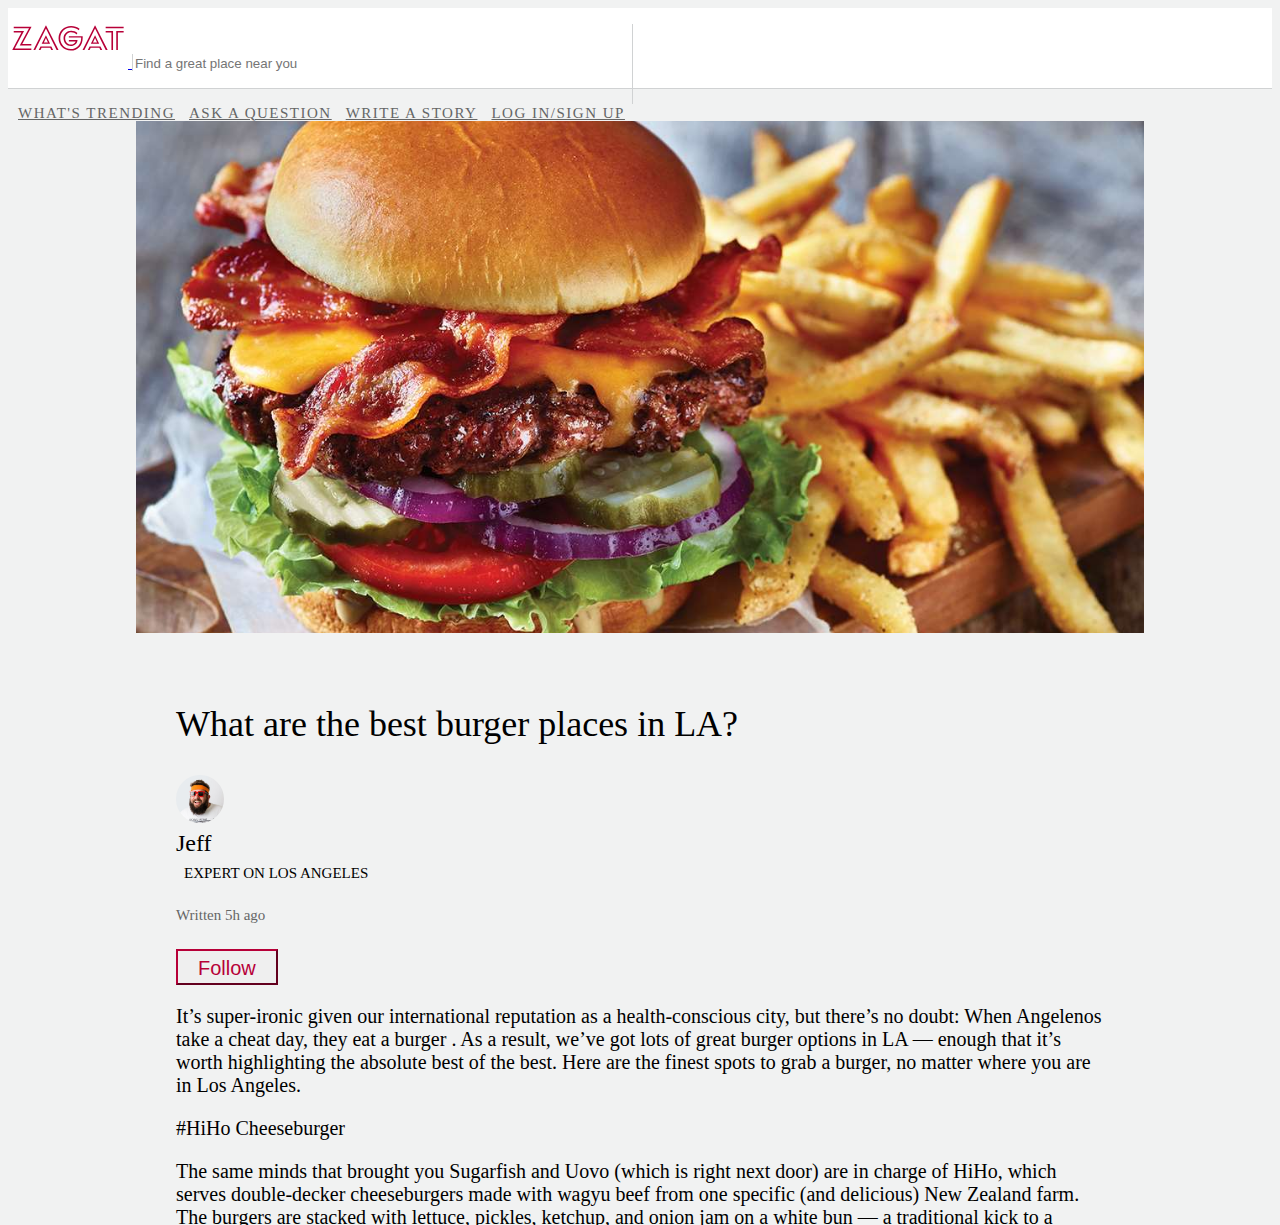
==== html/index.html @ ebf963a9 "First commit" ====
<!DOCTYPE html>
<html lang="en">
  <head>
    <meta charset="UTF-8">
    <meta name="viewport" content="width=device-width, initial-scale=1.0">
    <meta http-equiv="X-UA-Compatible" content="ie=edge">
    <title>Test Webpage</title>
    <link rel="stylesheet" href="https://stackpath.bootstrapcdn.com/bootstrap/4.1.3/css/bootstrap.min.css" integrity="sha384-MCw98/SFnGE8fJT3GXwEOngsV7Zt27NXFoaoApmYm81iuXoPkFOJwJ8ERdknLPMO" crossorigin="anonymous">
    <link rel="stylesheet" href="../css/style.css">
  </head>
<body>
  <div class="container-fluid">
    <!-- Navigation Bar -->
    <nav class="navbar sticky-top">
      <div class="w-50">
        <a class="navbar-brand align-middle px-4 py-2" href="index.html">
          <svg xmlns="http://www.w3.org/2000/svg" class="zagat-logo-svg" width="120" height="60">
            <g class="zagat-logo-paths" fill="#b70038">
              <path d="M32.484 38.378l-1.768 3.612h1.768l1.076-2.152h8.685l1 2.152h1.844l-1.768-3.612H32.484"/>
              <path d="M37.787 17.395L25.413 41.99h1.844l10.684-21.598L48.625 41.99h1.921L38.095 17.395h-.308M5.736 23.083v1.537h7.686l-9.07 17.063v.307h18.985v-1.46H6.735l9.3-17.447H5.737"/>
              <path d="M5.736 20.162h15.295l-9.3 17.447h11.606v-1.537h-9.07l9.147-17.14v-.307H5.736v1.537M37.94 29.923l2 4.535h-4.074zm-4.226 5.765h8.377l-4.15-8.532zM74.68 28.155H60.845v1.46h12.298v.539c0 6.072-4.304 10.914-10.376 10.914-5.918 0-10.53-4.689-10.53-10.76 0-6.073 4.765-10.761 10.914-10.761 2.767 0 5.457.845 7.686 2.613l.692-1.46c-2.383-1.768-5.303-2.613-8.378-2.613-7.07 0-12.605 5.303-12.605 12.22 0 6.918 5.38 12.221 12.221 12.298 7.148 0 11.913-5.534 11.913-12.682v-1.768M108.269 23.083V41.99h1.614V24.62h5.764v-1.537h-7.378M97.662 24.62h5.764v17.37h1.615V23.083h-7.38v1.537M97.662 18.625h17.985v1.537H97.662z"/>
              <path d="M63.151 24.235c2.076 0 3.997.769 5.534 2.23l.692-1.461c-1.614-1.46-3.843-2.306-6.226-2.306-4.304 0-7.609 3.305-7.609 7.61 0 4.38 3.151 7.762 7.225 7.762 3.843 0 6.533-2.382 6.764-5.995h-8.686v1.46h6.841c-.692 1.999-2.613 3.075-4.919 3.075-3.151 0-5.61-2.767-5.61-6.303 0-3.458 2.612-6.072 5.994-6.072M86.901 17.395L74.527 41.99h1.844l10.684-21.598L97.74 41.99h1.921L87.21 17.395H86.9"/>
              <path d="M81.598 38.378L79.83 41.99h1.768l1.076-2.152h8.685l1 2.152h1.844l-1.768-3.612H81.598M87.055 29.923l1.998 4.535H84.98zm-4.227 5.765h8.378l-4.15-8.532z"/>
            </g>
          </svg>
        </a>
        <form class="form-inline">
          <input class="form-control mb-0" type="search" placeholder="Find a great place near you">
        </form>
      </div>

      <a class="nav-item nav-link ml-auto" href="#">WHAT'S TRENDING</a>
      <a class="nav-item nav-link" href="#">ASK A QUESTION</a>
      <a class="nav-item nav-link" href="#">WRITE A STORY</a>
      <a class="nav-item nav-link" href="#">LOG IN/SIGN UP</a>
    </nav>
    <!-- Card 1 -->
    <div class="card">
      <div class="row no-gutters">
        <div class="col-6 card-img">
        </div>
        <div class="col-6 card-text">
          <h2 class="card-title">What are the best burger places in LA?</h2>
          <div class="profile container-fluid mb-1">
            <div class="row">
              <div class="col-2">
                <img class="profile-image" src="../assets/profile/jeff.jpg" alt="">
              </div>
              <div class="col">
                <div class="row">
                  <h3 class="profile-username align-middle">Jeff</h3>
                  <h4 class="profile-description align-middle">EXPERT ON LOS ANGELES</h4>
                </div>
                <div class="row">
                  <h5 class="subscript">Written 5h ago</h5>
                </div>
              </div>
              <div class="col">
                <button class="btn btn-outline-primary"type="button" name="button">Follow</button>
              </div>
            </div>

          </div>
          <p>It’s super-ironic given our international reputation as a health-conscious city, but there’s no doubt: When Angelenos take a cheat day, they eat a burger . As a result, we’ve got lots of great burger options in LA — enough that it’s worth highlighting the absolute best of the best. Here are the finest spots to grab a burger, no matter where you are in Los Angeles.</p>
          <p>#HiHo Cheeseburger</p>
          <p>The same minds that brought you Sugarfish and Uovo (which is right next door) are in charge of HiHo, which serves double-decker cheeseburgers made with wagyu beef from one specific (and delicious) New Zealand farm. The burgers are stacked with lettuce, pickles, ketchup, and onion jam on a white bun — a traditional kick to a leveled-up burger.</p>
          <p>#Rossoblu</p>
          <p>The fancy-ish Italian restaurant Rossoblu may be best-known for their pastas, but the Bolo Burger — now available at brunch — could turn that around. Chef Steve Samson’s dishing out a thick-patty ground on a milk bun with slaw and ragu sauce — a sort of sloppy joe-meets-burger masterpiece that’s an excellent way to start a weekend day.</p>
        </div>
      </div>

    </div>
    <!-- Card 2 -->
    <!-- <div class="card">
      <img src="../assets/image/burger1.jpg" alt="">
      <div class="card-body">
        <h2 class="card-title">What are the best burger places in LA?</h2>
        <p class="card-text">
          It’s super-ironic given our international reputation as a health-conscious city, but there’s no doubt: When Angelenos take a cheat day, they eat a burger . As a result, we’ve got lots of great burger options in LA — enough that it’s worth highlighting the absolute best of the best. Here are the finest spots to grab a burger, no matter where you are in Los Angeles.
        </p>
      </div>
    </div> -->
  </div>
</body>
</html>
---- css/style.css ----
/*
red:#b70038
background:#f1f2f2
border:#D0D2D3
grey: #656666
*/
body{
  font-family: Calibre;
  background: #f1f2f2;
}

h2{
  font-size: 36px;
  font-weight: 500;
}
p{
  font-size: 20px;
}
.btn-outline-primary{
  border-color: #b70038;
  color:#b70038;
  font-size: 20px;
  font-weight: 500;
  height: 36px;
  vertical-align: middle;
  padding: 6px 20px;
}
.btn-outline-primary:hover{
  border-color: #b70038;
  background-color: #b70038;
}
.container-fluid{
  margin: 0;
  padding: 0;
}
/* Navigation Bar */
.navbar{
  height: 80px;
  padding: 0;
  background-color: white;
  border-bottom: 1px solid #D0D2D3;
}
/* Logo */
.navbar-brand{
  border-right: 1px solid #D0D2D3;
  height: 80px;
}
.navbar-brand:hover{
  background-color: #b70038;
  height: 80px;
}
.navbar-brand:hover .zagat-logo-paths {
  fill: white;
}

/* Search */
.form-inline{
  display: inline;
}
.form-control{
  height: 80px;
  width: 500px !important;
  border-radius: 0;
  border: 0;
  border-right: 1px solid #D0D2D3;
  background-color: inherit;
}
.form-control:focus {
  box-shadow: none;
  border-right: 1px solid #D0D2D3;
  background-color: inherit;
}
/* Links */
.nav-link{
  font-size: 15px;
  font-weight: 500;
  letter-spacing: 1.5px;
  color: #656666;
  padding-left: 10px;
}
.nav-item:hover{
  color: #b70038;
}

/* Cards */
.card{
  margin: 32px 10vw;
  height: 40vw;
  border-radius: 0;
  border: 0;
}
.row{
  height: inherit;
}
.card-img{
  background-image: url("../assets/image/burger1.jpg");
  border-radius: 0;
  height: inherit;
  background-position: center;
  background-size: cover;
}
.card-text{
  padding: 40px !important;
  height: inherit;
  overflow: hidden;
}

/* Profile */
.profile{
  width: inherit;
}
.profile-image{
  border-radius: 100%;
  width: 48px;
}
.profile-username{
  font-size: 24px;
  font-weight: 500;
  margin: 3px 0 0 0;
}
.profile-description{
  font-size: 15px;
  font-weight: 400;
  margin: 8px 0 0 8px;
}
.subscript{
  font-size: 15px;
  font-weight: 400;
  color: #656666;
}
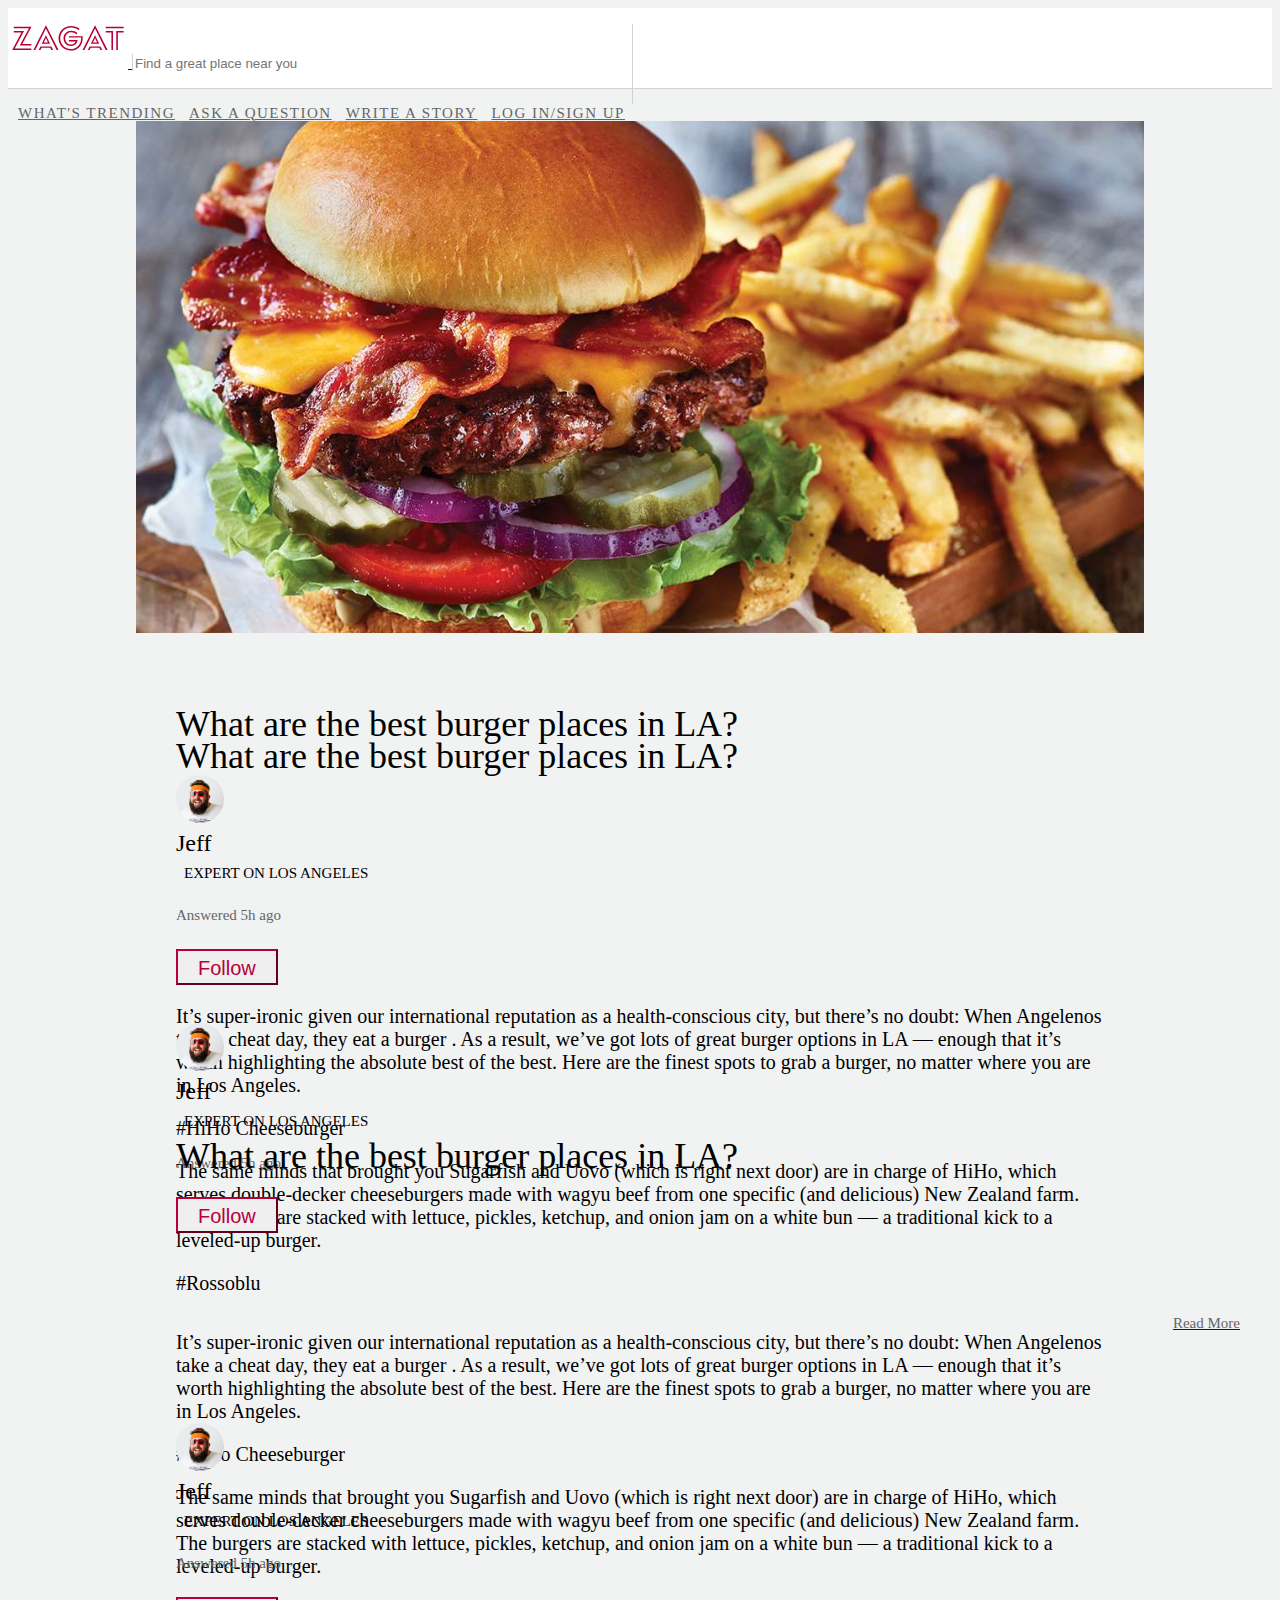
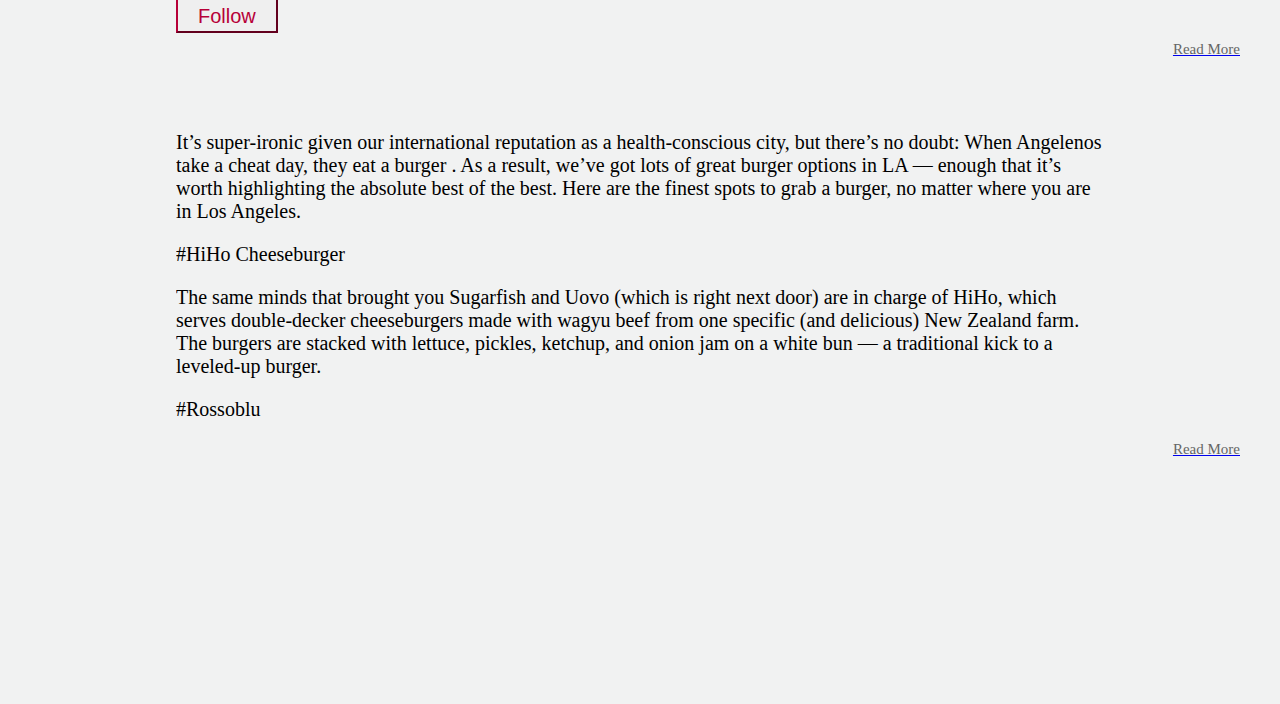
==== commit 8dd37664: "First Page Finished" ====
--- a/html/index.html
+++ b/html/index.html
@@ -28,58 +28,137 @@
           <input class="form-control mb-0" type="search" placeholder="Find a great place near you">
         </form>
       </div>
-
       <a class="nav-item nav-link ml-auto" href="#">WHAT'S TRENDING</a>
       <a class="nav-item nav-link" href="#">ASK A QUESTION</a>
       <a class="nav-item nav-link" href="#">WRITE A STORY</a>
       <a class="nav-item nav-link" href="#">LOG IN/SIGN UP</a>
     </nav>
-    <!-- Card 1 -->
+
+    <!-- Image Card -->
     <div class="card">
       <div class="row no-gutters">
         <div class="col-6 card-img">
         </div>
         <div class="col-6 card-text">
-          <h2 class="card-title">What are the best burger places in LA?</h2>
-          <div class="profile container-fluid mb-1">
-            <div class="row">
-              <div class="col-2">
-                <img class="profile-image" src="../assets/profile/jeff.jpg" alt="">
+          <!-- title row -->
+          <div class="row">
+            <h2 class="card-title">What are the best burger places in LA?</h2>
+          </div>
+          <!-- profile row -->
+          <div class="row profile mb-2">
+            <div class="col-1 mr-4 p-0">
+              <img class="profile-image" src="../assets/profile/jeff.jpg" alt="">
+            </div>
+            <div class="col">
+              <div class="row">
+                <h3 class="profile-username align-middle">Jeff</h3>
+                <h4 class="profile-description align-middle">EXPERT ON LOS ANGELES</h4>
               </div>
-              <div class="col">
-                <div class="row">
-                  <h3 class="profile-username align-middle">Jeff</h3>
-                  <h4 class="profile-description align-middle">EXPERT ON LOS ANGELES</h4>
-                </div>
-                <div class="row">
-                  <h5 class="subscript">Written 5h ago</h5>
-                </div>
-              </div>
-              <div class="col">
-                <button class="btn btn-outline-primary"type="button" name="button">Follow</button>
+              <div class="row">
+                <h5 class="subscript">Answered 5h ago</h5>
               </div>
             </div>
-
+            <div class="col-5">
+              <button class="btn btn-outline-primary"type="button" name="button">Follow</button>
+            </div>
           </div>
-          <p>It’s super-ironic given our international reputation as a health-conscious city, but there’s no doubt: When Angelenos take a cheat day, they eat a burger . As a result, we’ve got lots of great burger options in LA — enough that it’s worth highlighting the absolute best of the best. Here are the finest spots to grab a burger, no matter where you are in Los Angeles.</p>
-          <p>#HiHo Cheeseburger</p>
-          <p>The same minds that brought you Sugarfish and Uovo (which is right next door) are in charge of HiHo, which serves double-decker cheeseburgers made with wagyu beef from one specific (and delicious) New Zealand farm. The burgers are stacked with lettuce, pickles, ketchup, and onion jam on a white bun — a traditional kick to a leveled-up burger.</p>
-          <p>#Rossoblu</p>
-          <p>The fancy-ish Italian restaurant Rossoblu may be best-known for their pastas, but the Bolo Burger — now available at brunch — could turn that around. Chef Steve Samson’s dishing out a thick-patty ground on a milk bun with slaw and ragu sauce — a sort of sloppy joe-meets-burger masterpiece that’s an excellent way to start a weekend day.</p>
+          <!-- text row -->
+          <div class="row card-paragraph mb-2">
+            <p>It’s super-ironic given our international reputation as a health-conscious city, but there’s no doubt: When Angelenos take a cheat day, they eat a burger . As a result, we’ve got lots of great burger options in LA — enough that it’s worth highlighting the absolute best of the best. Here are the finest spots to grab a burger, no matter where you are in Los Angeles.</p>
+            <p>#HiHo Cheeseburger</p>
+            <p>The same minds that brought you Sugarfish and Uovo (which is right next door) are in charge of HiHo, which serves double-decker cheeseburgers made with wagyu beef from one specific (and delicious) New Zealand farm. The burgers are stacked with lettuce, pickles, ketchup, and onion jam on a white bun — a traditional kick to a leveled-up burger.</p>
+            <p>#Rossoblu</p>
+            <p>The fancy-ish Italian restaurant Rossoblu may be best-known for their pastas, but the Bolo Burger — now available at brunch — could turn that around. Chef Steve Samson’s dishing out a thick-patty ground on a milk bun with slaw and ragu sauce — a sort of sloppy joe-meets-burger masterpiece that’s an excellent way to start a weekend day.</p>
+          </div>
+          <!-- more row -->
+          <div class="row">
+            <a class="card-more"href="#">
+              <h5 class="subscript align-right">Read More</h5>
+            </a>
+          </div>
         </div>
       </div>
+    </div>
 
+    <!-- Text Card 1 -->
+    <div class="card card-text text-card">
+      <!-- title row -->
+      <div class="row">
+        <h2 class="card-title">What are the best burger places in LA?</h2>
+      </div>
+      <!-- profile row -->
+      <div class="row profile mb-2">
+        <div class="col-1 mr-4 p-0">
+          <img class="profile-image" src="../assets/profile/jeff.jpg" alt="">
+        </div>
+        <div class="col">
+          <div class="row">
+            <h3 class="profile-username align-middle">Jeff</h3>
+            <h4 class="profile-description align-middle">EXPERT ON LOS ANGELES</h4>
+          </div>
+          <div class="row">
+            <h5 class="subscript">Answered 5h ago</h5>
+          </div>
+        </div>
+        <div class="col-5">
+          <button class="btn btn-outline-primary"type="button" name="button">Follow</button>
+        </div>
+      </div>
+      <!-- text row -->
+      <div class="row card-paragraph mb-2">
+        <p>It’s super-ironic given our international reputation as a health-conscious city, but there’s no doubt: When Angelenos take a cheat day, they eat a burger . As a result, we’ve got lots of great burger options in LA — enough that it’s worth highlighting the absolute best of the best. Here are the finest spots to grab a burger, no matter where you are in Los Angeles.</p>
+        <p>#HiHo Cheeseburger</p>
+        <p>The same minds that brought you Sugarfish and Uovo (which is right next door) are in charge of HiHo, which serves double-decker cheeseburgers made with wagyu beef from one specific (and delicious) New Zealand farm. The burgers are stacked with lettuce, pickles, ketchup, and onion jam on a white bun — a traditional kick to a leveled-up burger.</p>
+        <p>#Rossoblu</p>
+        <p>The fancy-ish Italian restaurant Rossoblu may be best-known for their pastas, but the Bolo Burger — now available at brunch — could turn that around. Chef Steve Samson’s dishing out a thick-patty ground on a milk bun with slaw and ragu sauce — a sort of sloppy joe-meets-burger masterpiece that’s an excellent way to start a weekend day.</p>
+      </div>
+      <!-- more row -->
+      <div class="row">
+        <a class="card-more"href="#">
+          <h5 class="subscript align-right">Read More</h5>
+        </a>
+      </div>
     </div>
-    <!-- Card 2 -->
-    <!-- <div class="card">
-      <img src="../assets/image/burger1.jpg" alt="">
-      <div class="card-body">
+
+    <!-- Text Card 2 -->
+    <div class="card card-text text-card">
+      <!-- title row -->
+      <div class="row">
         <h2 class="card-title">What are the best burger places in LA?</h2>
-        <p class="card-text">
-          It’s super-ironic given our international reputation as a health-conscious city, but there’s no doubt: When Angelenos take a cheat day, they eat a burger . As a result, we’ve got lots of great burger options in LA — enough that it’s worth highlighting the absolute best of the best. Here are the finest spots to grab a burger, no matter where you are in Los Angeles.
-        </p>
       </div>
-    </div> -->
+      <!-- profile row -->
+      <div class="row profile mb-2">
+        <div class="col-1 mr-4 p-0">
+          <img class="profile-image" src="../assets/profile/jeff.jpg" alt="">
+        </div>
+        <div class="col">
+          <div class="row">
+            <h3 class="profile-username align-middle">Jeff</h3>
+            <h4 class="profile-description align-middle">EXPERT ON LOS ANGELES</h4>
+          </div>
+          <div class="row">
+            <h5 class="subscript">Answered 5h ago</h5>
+          </div>
+        </div>
+        <div class="col-5">
+          <button class="btn btn-outline-primary"type="button" name="button">Follow</button>
+        </div>
+      </div>
+      <!-- text row -->
+      <div class="row card-paragraph mb-2">
+        <p>It’s super-ironic given our international reputation as a health-conscious city, but there’s no doubt: When Angelenos take a cheat day, they eat a burger . As a result, we’ve got lots of great burger options in LA — enough that it’s worth highlighting the absolute best of the best. Here are the finest spots to grab a burger, no matter where you are in Los Angeles.</p>
+        <p>#HiHo Cheeseburger</p>
+        <p>The same minds that brought you Sugarfish and Uovo (which is right next door) are in charge of HiHo, which serves double-decker cheeseburgers made with wagyu beef from one specific (and delicious) New Zealand farm. The burgers are stacked with lettuce, pickles, ketchup, and onion jam on a white bun — a traditional kick to a leveled-up burger.</p>
+        <p>#Rossoblu</p>
+        <p>The fancy-ish Italian restaurant Rossoblu may be best-known for their pastas, but the Bolo Burger — now available at brunch — could turn that around. Chef Steve Samson’s dishing out a thick-patty ground on a milk bun with slaw and ragu sauce — a sort of sloppy joe-meets-burger masterpiece that’s an excellent way to start a weekend day.</p>
+      </div>
+      <!-- more row -->
+      <div class="row">
+        <a class="card-more"href="#">
+          <h5 class="subscript align-right">Read More</h5>
+        </a>
+      </div>
+    </div>
   </div>
 </body>
 </html>
--- a/css/style.css
+++ b/css/style.css
@@ -16,6 +16,7 @@
 p{
   font-size: 20px;
 }
+
 .btn-outline-primary{
   border-color: #b70038;
   color:#b70038;
@@ -25,10 +26,23 @@
   vertical-align: middle;
   padding: 6px 20px;
 }
+
 .btn-outline-primary:hover{
   border-color: #b70038;
   background-color: #b70038;
 }
+.btn-outline-primary:active{
+  background-color: #b70038 !important;
+  border-color: #b70038 !important;
+  box-shadow: none !important;
+}
+.btn-outline-primary:focus{
+  box-shadow: none;
+}
+.btn:focus{
+  box-shadow: none;
+}
+
 .container-fluid{
   margin: 0;
   padding: 0;
@@ -89,8 +103,15 @@
   border-radius: 0;
   border: 0;
 }
+.text-card{
+  height: 288px;
+}
 .row{
   height: inherit;
+  margin: 0;
+}
+.col{
+  padding: 0;
 }
 .card-img{
   background-image: url("../assets/image/burger1.jpg");
@@ -101,13 +122,22 @@
 }
 .card-text{
   padding: 40px !important;
-  height: inherit;
+}
+.card-paragraph{
+  height: 305px;
   overflow: hidden;
+}
+.card-more{
+  position: absolute;
+  right: 40px;
 }
 
 /* Profile */
 .profile{
-  width: inherit;
+  width: 488.5px;
+}
+.profile-image-col{
+  width: 11px !important;
 }
 .profile-image{
   border-radius: 100%;
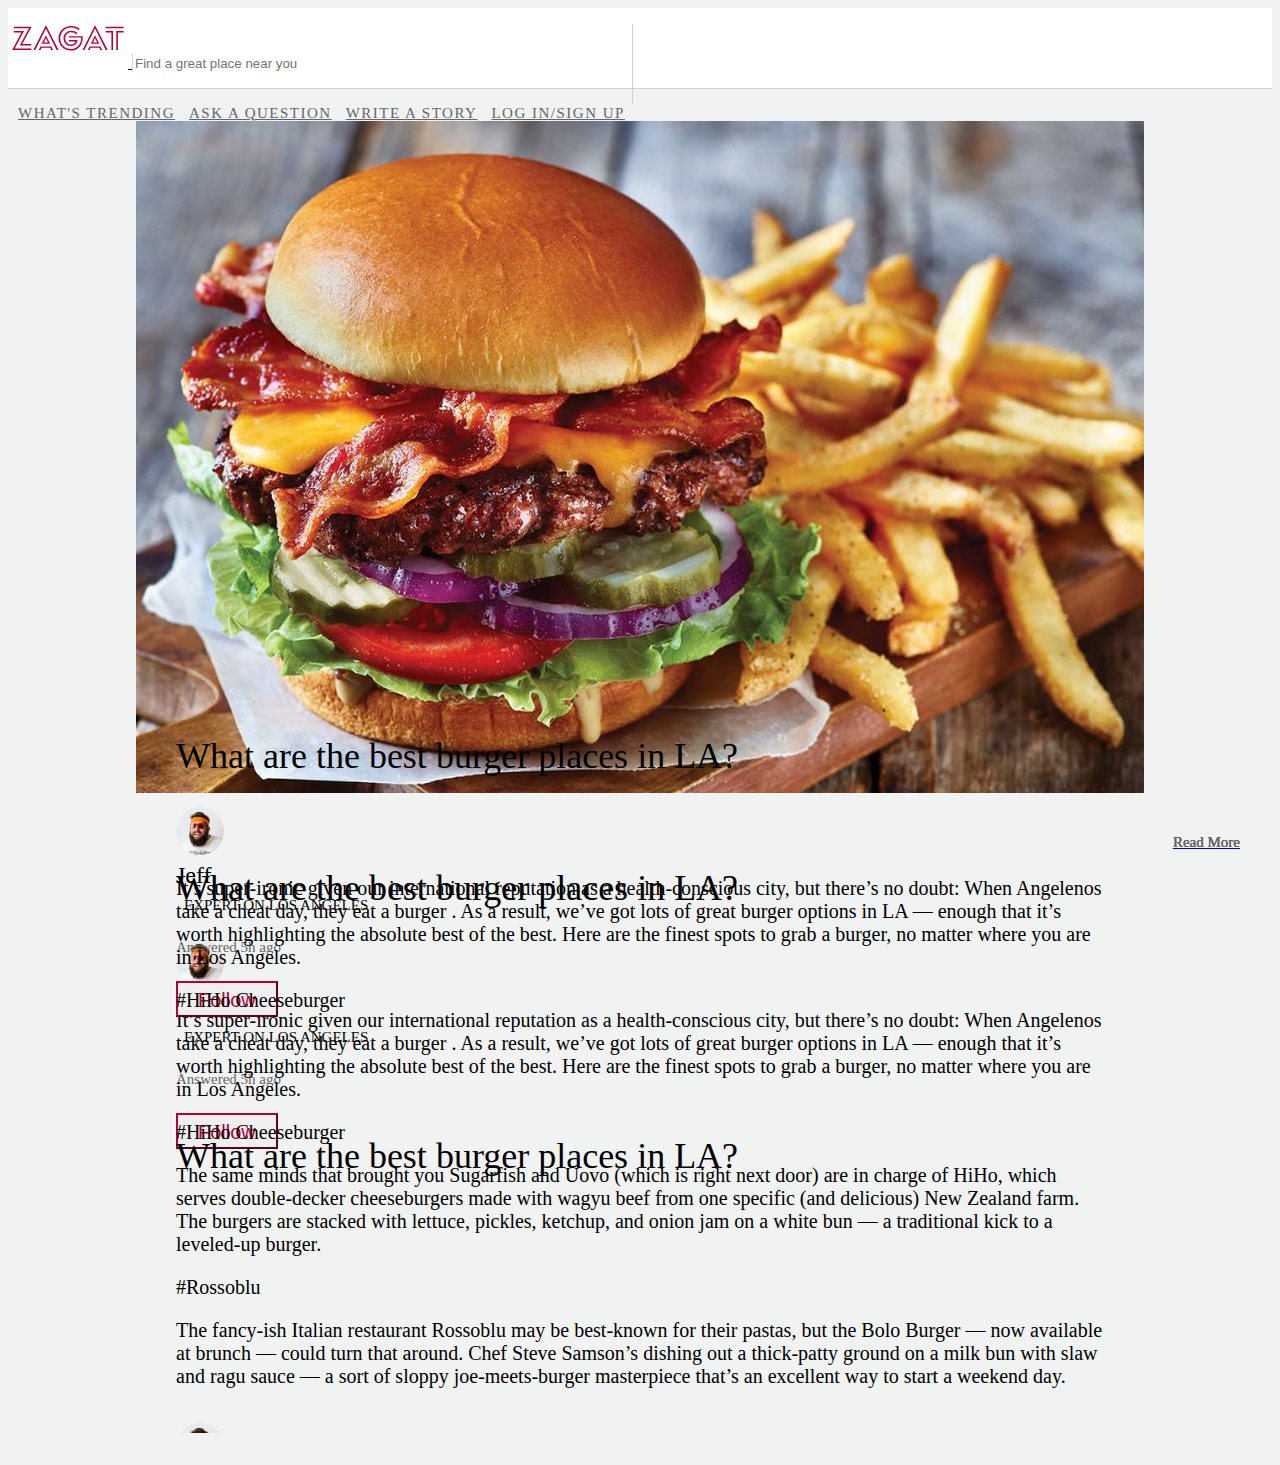
==== commit 0fac804a: "A mess (page3 in progress)" ====
--- a/html/index.html
+++ b/html/index.html
@@ -28,22 +28,21 @@
           <input class="form-control mb-0" type="search" placeholder="Find a great place near you">
         </form>
       </div>
-      <a class="nav-item nav-link ml-auto" href="#">WHAT'S TRENDING</a>
-      <a class="nav-item nav-link" href="#">ASK A QUESTION</a>
-      <a class="nav-item nav-link" href="#">WRITE A STORY</a>
-      <a class="nav-item nav-link" href="#">LOG IN/SIGN UP</a>
+      <a class="nav-link ml-auto" href="#">WHAT'S TRENDING</a>
+      <a class="nav-link" href="#">ASK A QUESTION</a>
+      <a class="nav-link" href="#">WRITE A STORY</a>
+      <a class="nav-link" href="#">LOG IN/SIGN UP</a>
     </nav>
 
     <!-- Image Card -->
-    <div class="card">
+    <div class="card image-card">
       <div class="row no-gutters">
-        <div class="col-6 card-img">
+        <div class="col-6">
+          <img class="card-image" src="../assets/image/burger1.jpg" alt="">
         </div>
         <div class="col-6 card-text">
           <!-- title row -->
-          <div class="row">
-            <h2 class="card-title">What are the best burger places in LA?</h2>
-          </div>
+          <h2 class="card-title">What are the best burger places in LA?</h2>
           <!-- profile row -->
           <div class="row profile mb-2">
             <div class="col-1 mr-4 p-0">
@@ -71,21 +70,17 @@
             <p>The fancy-ish Italian restaurant Rossoblu may be best-known for their pastas, but the Bolo Burger — now available at brunch — could turn that around. Chef Steve Samson’s dishing out a thick-patty ground on a milk bun with slaw and ragu sauce — a sort of sloppy joe-meets-burger masterpiece that’s an excellent way to start a weekend day.</p>
           </div>
           <!-- more row -->
-          <div class="row">
-            <a class="card-more"href="#">
-              <h5 class="subscript align-right">Read More</h5>
-            </a>
-          </div>
+          <a class="card-more"href="#">
+            <h5 class="subscript align-right">Read More</h5>
+          </a>
         </div>
       </div>
     </div>
 
     <!-- Text Card 1 -->
-    <div class="card card-text text-card">
+    <div class="card text-card card-text">
       <!-- title row -->
-      <div class="row">
-        <h2 class="card-title">What are the best burger places in LA?</h2>
-      </div>
+      <h2 class="card-title">What are the best burger places in LA?</h2>
       <!-- profile row -->
       <div class="row profile mb-2">
         <div class="col-1 mr-4 p-0">
@@ -113,15 +108,13 @@
         <p>The fancy-ish Italian restaurant Rossoblu may be best-known for their pastas, but the Bolo Burger — now available at brunch — could turn that around. Chef Steve Samson’s dishing out a thick-patty ground on a milk bun with slaw and ragu sauce — a sort of sloppy joe-meets-burger masterpiece that’s an excellent way to start a weekend day.</p>
       </div>
       <!-- more row -->
-      <div class="row">
-        <a class="card-more"href="#">
-          <h5 class="subscript align-right">Read More</h5>
-        </a>
-      </div>
+      <a class="card-more"href="#">
+        <h5 class="subscript align-right">Read More</h5>
+      </a>
     </div>
 
     <!-- Text Card 2 -->
-    <div class="card card-text text-card">
+    <div class="card text-card card-text">
       <!-- title row -->
       <div class="row">
         <h2 class="card-title">What are the best burger places in LA?</h2>
--- a/css/style.css
+++ b/css/style.css
@@ -13,10 +13,34 @@
   font-size: 36px;
   font-weight: 500;
 }
+h3{
+  font-size: 24px;
+  font-weight: 500;
+}
+h4{
+  font-size: 20px;
+  font-weight: 500;
+}
+h5{
+  font-size: 15px;
+}
 p{
   font-size: 20px;
 }
-
+.small-p{
+  font-size: 15px;
+}
+img{
+  height: inherit;
+  text-align: center;
+}
+.row{
+  height: inherit;
+  margin: 0;
+}
+.col,.col-1,.col-2,.col-3,.col-4,.col-5,.col-6,.col-7,.col-8,.col-9,.col-10,.col-11{
+  padding: 0;
+}
 .btn-outline-primary{
   border-color: #b70038;
   color:#b70038;
@@ -26,7 +50,6 @@
   vertical-align: middle;
   padding: 6px 20px;
 }
-
 .btn-outline-primary:hover{
   border-color: #b70038;
   background-color: #b70038;
@@ -42,7 +65,6 @@
 .btn:focus{
   box-shadow: none;
 }
-
 .container-fluid{
   margin: 0;
   padding: 0;
@@ -53,8 +75,38 @@
   padding: 0;
   background-color: white;
   border-bottom: 1px solid #D0D2D3;
-}
-/* Logo */
+  justify-content: unset;
+}
+.subnav{
+  height: 60px;
+}
+
+/* Nav-Links */
+.nav-link{
+  font-size: 15px;
+  font-weight: 500;
+  letter-spacing: 1.5px;
+  color: #656666;
+  padding-left: 10px;
+}
+.nav-link:hover{
+  color: #b70038;
+}
+.subnav-link{
+  letter-spacing: normal;
+  font-size: 20px;
+  padding: 13px;
+  margin: auto 20px;
+}
+/* .subnav-link:active{
+  color: #b70038;
+  border-bottom: 3px solid #b70038;
+} */
+.subnav-link-active{
+  color: #b70038;
+  border-bottom: 3px solid #b70038;
+}
+/* Nav-Brand */
 .navbar-brand{
   border-right: 1px solid #D0D2D3;
   height: 80px;
@@ -67,7 +119,7 @@
   fill: white;
 }
 
-/* Search */
+/* Nav-Search */
 .form-inline{
   display: inline;
 }
@@ -84,61 +136,81 @@
   border-right: 1px solid #D0D2D3;
   background-color: inherit;
 }
-/* Links */
-.nav-link{
-  font-size: 15px;
-  font-weight: 500;
-  letter-spacing: 1.5px;
-  color: #656666;
-  padding-left: 10px;
-}
-.nav-item:hover{
-  color: #b70038;
-}
 
 /* Cards */
 .card{
+  border-radius: 0;
+  border: 0;
+}
+.large-card{
+  margin: 32px;
+  padding: 40px;
+}
+.inside-card{
+  height: 288px;
+  padding: 24px;
+  border: 1px solid #D0D2D3;
+}
+.image-card{
   margin: 32px 10vw;
   height: 40vw;
-  border-radius: 0;
-  border: 0;
 }
 .text-card{
+  margin: 32px 10vw;
   height: 288px;
 }
-.row{
-  height: inherit;
-  margin: 0;
-}
-.col{
-  padding: 0;
-}
-.card-img{
+.restaurant-card{
+  height: 160px;
+  margin: 12px 24px;
+}
+
+.restaurant-score{
+  height: 30px !important;
+}
+.zagat-circle{
+  width: 18px;
+}
+
+/* .card-img{
   background-image: url("../assets/image/burger1.jpg");
   border-radius: 0;
   height: inherit;
   background-position: center;
   background-size: cover;
-}
+} */
+
+.card-image{
+  width:100%;
+  height:100%;
+  object-fit: cover;
+}
+
 .card-text{
   padding: 40px !important;
+  overflow: hidden;
 }
 .card-paragraph{
-  height: 305px;
+  height: auto;
+  overflow: hidden;
+}
+
+.inside-card .card-paragraph{
+  height: auto;
   overflow: hidden;
 }
 .card-more{
   position: absolute;
   right: 40px;
-}
+  bottom: 24px;
+}
+
 
 /* Profile */
 .profile{
   width: 488.5px;
-}
-.profile-image-col{
-  width: 11px !important;
-}
+  height: 50px;
+}
+
 .profile-image{
   border-radius: 100%;
   width: 48px;
@@ -158,3 +230,18 @@
   font-weight: 400;
   color: #656666;
 }
+
+/* Others */
+.map{
+  position: fixed;
+  right: 0;
+}
+
+.banner{
+  height: 360px;
+  background-color: white;
+}
+
+.square-row{
+  height: 180px;
+}
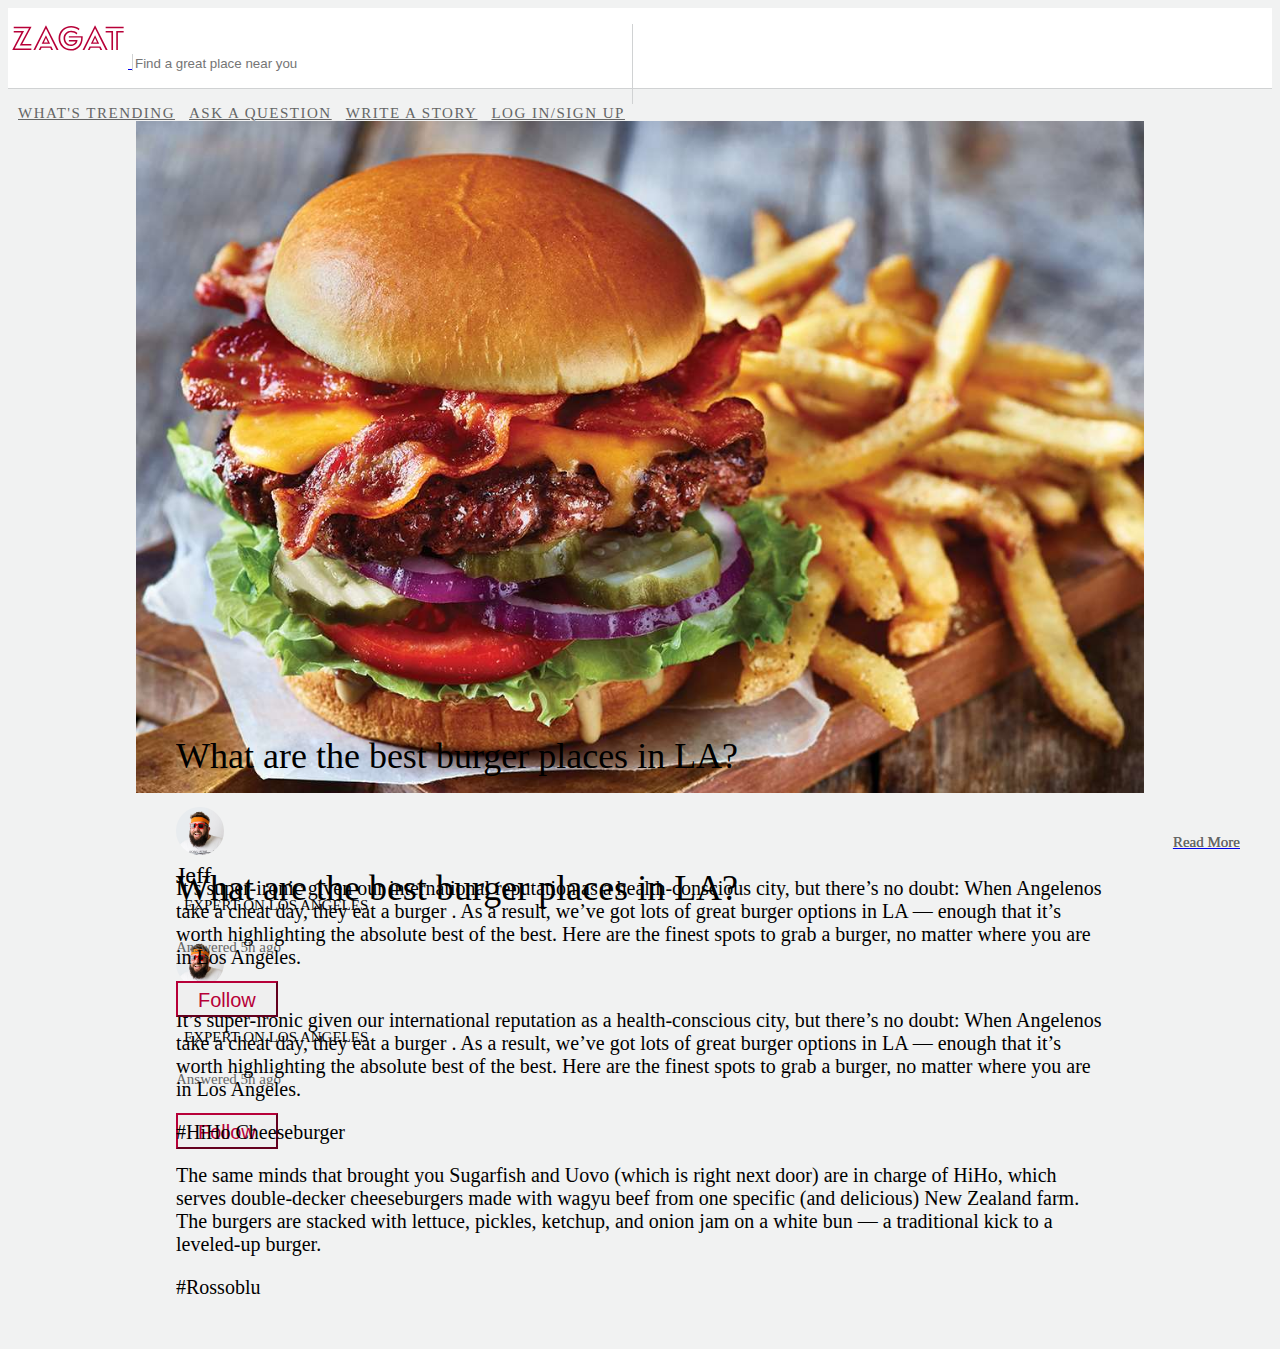
==== commit 01ea0d4a: "Four page done" ====
--- a/html/index.html
+++ b/html/index.html
@@ -62,12 +62,14 @@
             </div>
           </div>
           <!-- text row -->
-          <div class="row card-paragraph mb-2">
-            <p>It’s super-ironic given our international reputation as a health-conscious city, but there’s no doubt: When Angelenos take a cheat day, they eat a burger . As a result, we’ve got lots of great burger options in LA — enough that it’s worth highlighting the absolute best of the best. Here are the finest spots to grab a burger, no matter where you are in Los Angeles.</p>
-            <p>#HiHo Cheeseburger</p>
-            <p>The same minds that brought you Sugarfish and Uovo (which is right next door) are in charge of HiHo, which serves double-decker cheeseburgers made with wagyu beef from one specific (and delicious) New Zealand farm. The burgers are stacked with lettuce, pickles, ketchup, and onion jam on a white bun — a traditional kick to a leveled-up burger.</p>
-            <p>#Rossoblu</p>
-            <p>The fancy-ish Italian restaurant Rossoblu may be best-known for their pastas, but the Bolo Burger — now available at brunch — could turn that around. Chef Steve Samson’s dishing out a thick-patty ground on a milk bun with slaw and ragu sauce — a sort of sloppy joe-meets-burger masterpiece that’s an excellent way to start a weekend day.</p>
+          <div class="row card-paragraph my-2">
+            <div class="text-box-1">
+              <p>It’s super-ironic given our international reputation as a health-conscious city, but there’s no doubt: When Angelenos take a cheat day, they eat a burger . As a result, we’ve got lots of great burger options in LA — enough that it’s worth highlighting the absolute best of the best. Here are the finest spots to grab a burger, no matter where you are in Los Angeles.</p>
+              <p>#HiHo Cheeseburger</p>
+              <p>The same minds that brought you Sugarfish and Uovo (which is right next door) are in charge of HiHo, which serves double-decker cheeseburgers made with wagyu beef from one specific (and delicious) New Zealand farm. The burgers are stacked with lettuce, pickles, ketchup, and onion jam on a white bun — a traditional kick to a leveled-up burger.</p>
+              <p>#Rossoblu</p>
+              <p>The fancy-ish Italian restaurant Rossoblu may be best-known for their pastas, but the Bolo Burger — now available at brunch — could turn that around. Chef Steve Samson’s dishing out a thick-patty ground on a milk bun with slaw and ragu sauce — a sort of sloppy joe-meets-burger masterpiece that’s an excellent way to start a weekend day.</p>
+            </div>
           </div>
           <!-- more row -->
           <a class="card-more"href="#">
@@ -100,12 +102,14 @@
         </div>
       </div>
       <!-- text row -->
-      <div class="row card-paragraph mb-2">
-        <p>It’s super-ironic given our international reputation as a health-conscious city, but there’s no doubt: When Angelenos take a cheat day, they eat a burger . As a result, we’ve got lots of great burger options in LA — enough that it’s worth highlighting the absolute best of the best. Here are the finest spots to grab a burger, no matter where you are in Los Angeles.</p>
-        <p>#HiHo Cheeseburger</p>
-        <p>The same minds that brought you Sugarfish and Uovo (which is right next door) are in charge of HiHo, which serves double-decker cheeseburgers made with wagyu beef from one specific (and delicious) New Zealand farm. The burgers are stacked with lettuce, pickles, ketchup, and onion jam on a white bun — a traditional kick to a leveled-up burger.</p>
-        <p>#Rossoblu</p>
-        <p>The fancy-ish Italian restaurant Rossoblu may be best-known for their pastas, but the Bolo Burger — now available at brunch — could turn that around. Chef Steve Samson’s dishing out a thick-patty ground on a milk bun with slaw and ragu sauce — a sort of sloppy joe-meets-burger masterpiece that’s an excellent way to start a weekend day.</p>
+      <div class="row card-paragraph my-2">
+        <div class="text-box-2">
+          <p>It’s super-ironic given our international reputation as a health-conscious city, but there’s no doubt: When Angelenos take a cheat day, they eat a burger . As a result, we’ve got lots of great burger options in LA — enough that it’s worth highlighting the absolute best of the best. Here are the finest spots to grab a burger, no matter where you are in Los Angeles.</p>
+          <p>#HiHo Cheeseburger</p>
+          <p>The same minds that brought you Sugarfish and Uovo (which is right next door) are in charge of HiHo, which serves double-decker cheeseburgers made with wagyu beef from one specific (and delicious) New Zealand farm. The burgers are stacked with lettuce, pickles, ketchup, and onion jam on a white bun — a traditional kick to a leveled-up burger.</p>
+          <p>#Rossoblu</p>
+          <p>The fancy-ish Italian restaurant Rossoblu may be best-known for their pastas, but the Bolo Burger — now available at brunch — could turn that around. Chef Steve Samson’s dishing out a thick-patty ground on a milk bun with slaw and ragu sauce — a sort of sloppy joe-meets-burger masterpiece that’s an excellent way to start a weekend day.</p>
+        </div>
       </div>
       <!-- more row -->
       <a class="card-more"href="#">
@@ -114,44 +118,7 @@
     </div>
 
     <!-- Text Card 2 -->
-    <div class="card text-card card-text">
-      <!-- title row -->
-      <div class="row">
-        <h2 class="card-title">What are the best burger places in LA?</h2>
-      </div>
-      <!-- profile row -->
-      <div class="row profile mb-2">
-        <div class="col-1 mr-4 p-0">
-          <img class="profile-image" src="../assets/profile/jeff.jpg" alt="">
-        </div>
-        <div class="col">
-          <div class="row">
-            <h3 class="profile-username align-middle">Jeff</h3>
-            <h4 class="profile-description align-middle">EXPERT ON LOS ANGELES</h4>
-          </div>
-          <div class="row">
-            <h5 class="subscript">Answered 5h ago</h5>
-          </div>
-        </div>
-        <div class="col-5">
-          <button class="btn btn-outline-primary"type="button" name="button">Follow</button>
-        </div>
-      </div>
-      <!-- text row -->
-      <div class="row card-paragraph mb-2">
-        <p>It’s super-ironic given our international reputation as a health-conscious city, but there’s no doubt: When Angelenos take a cheat day, they eat a burger . As a result, we’ve got lots of great burger options in LA — enough that it’s worth highlighting the absolute best of the best. Here are the finest spots to grab a burger, no matter where you are in Los Angeles.</p>
-        <p>#HiHo Cheeseburger</p>
-        <p>The same minds that brought you Sugarfish and Uovo (which is right next door) are in charge of HiHo, which serves double-decker cheeseburgers made with wagyu beef from one specific (and delicious) New Zealand farm. The burgers are stacked with lettuce, pickles, ketchup, and onion jam on a white bun — a traditional kick to a leveled-up burger.</p>
-        <p>#Rossoblu</p>
-        <p>The fancy-ish Italian restaurant Rossoblu may be best-known for their pastas, but the Bolo Burger — now available at brunch — could turn that around. Chef Steve Samson’s dishing out a thick-patty ground on a milk bun with slaw and ragu sauce — a sort of sloppy joe-meets-burger masterpiece that’s an excellent way to start a weekend day.</p>
-      </div>
-      <!-- more row -->
-      <div class="row">
-        <a class="card-more"href="#">
-          <h5 class="subscript align-right">Read More</h5>
-        </a>
-      </div>
-    </div>
+
   </div>
 </body>
 </html>
--- a/css/style.css
+++ b/css/style.css
@@ -30,8 +30,10 @@
 .small-p{
   font-size: 15px;
 }
+b{
+  font-weight: 600;
+}
 img{
-  height: inherit;
   text-align: center;
 }
 .row{
@@ -65,10 +67,20 @@
 .btn:focus{
   box-shadow: none;
 }
+.message-btn{
+  border: 0;
+}
+.message-btn:hover{
+  background-color: inherit;
+  color: #b70038;
+}
 .container-fluid{
   margin: 0;
   padding: 0;
 }
+
+
+
 /* Navigation Bar */
 .navbar{
   height: 80px;
@@ -77,10 +89,22 @@
   border-bottom: 1px solid #D0D2D3;
   justify-content: unset;
 }
+
 .subnav{
+  border-top: 1px solid #D0D2D3;
+  width: 100vw;
   height: 60px;
-}
-
+
+}
+.navbar-tall{
+  height: auto;
+}
+.filter{
+  border-bottom: 0;
+  height: 60px;
+  width: 100vw;
+  background-color: #f1f2f2;
+}
 /* Nav-Links */
 .nav-link{
   font-size: 15px;
@@ -98,14 +122,25 @@
   padding: 13px;
   margin: auto 20px;
 }
-/* .subnav-link:active{
-  color: #b70038;
-  border-bottom: 3px solid #b70038;
-} */
 .subnav-link-active{
   color: #b70038;
   border-bottom: 3px solid #b70038;
 }
+.post-subnav{
+  border: 0;
+  height: auto;
+  margin-bottom: 20px;
+}
+.post-subnav-link{
+  margin:0;
+  margin-right: 20px;
+  padding:0;
+}
+.post-subscript{
+  color: inherit !important;
+}
+
+
 /* Nav-Brand */
 .navbar-brand{
   border-right: 1px solid #D0D2D3;
@@ -118,6 +153,7 @@
 .navbar-brand:hover .zagat-logo-paths {
   fill: white;
 }
+
 
 /* Nav-Search */
 .form-inline{
@@ -137,19 +173,39 @@
   background-color: inherit;
 }
 
+
+/* Nav-Filters */
+.filter-box{
+  width: auto;
+  height: 30px;
+  padding: 5px 15px;
+  margin-left: 24px;
+  background-color: white;
+  border: 1px solid #656666;
+}
+.filter-text{
+  margin-top: 2px;
+}
+.filter-blank{
+  padding-right: 65px;
+}
+
+
+
 /* Cards */
 .card{
   border-radius: 0;
   border: 0;
 }
 .large-card{
-  margin: 32px;
+  margin: 32px 0px;
   padding: 40px;
 }
 .inside-card{
   height: 288px;
-  padding: 24px;
+  padding: 40px;
   border: 1px solid #D0D2D3;
+  margin-bottom: 20px;
 }
 .image-card{
   margin: 32px 10vw;
@@ -163,28 +219,27 @@
   height: 160px;
   margin: 12px 24px;
 }
-
+.restaurant-card-small{
+  height: 87.5px;
+  border-bottom: 1px solid #D0D2D3;
+}
+.restaurant-image-box{
+  height: 87.5px;
+}
+.restaurant-card-small-name{
+  margin: 33px 10px;
+}
 .restaurant-score{
   height: 30px !important;
 }
 .zagat-circle{
   width: 18px;
 }
-
-/* .card-img{
-  background-image: url("../assets/image/burger1.jpg");
-  border-radius: 0;
-  height: inherit;
-  background-position: center;
-  background-size: cover;
-} */
-
 .card-image{
   width:100%;
   height:100%;
   object-fit: cover;
 }
-
 .card-text{
   padding: 40px !important;
   overflow: hidden;
@@ -195,7 +250,7 @@
 }
 
 .inside-card .card-paragraph{
-  height: auto;
+  height: 82px;
   overflow: hidden;
 }
 .card-more{
@@ -205,6 +260,22 @@
 }
 
 
+
+/* Text Boxes */
+.text-box-1{
+  height: 300px;
+}
+.text-box-2{
+  height: 100px;
+  margin-bottom: 10px;
+}
+.text-box-3{
+  height: 48px;
+  overflow: hidden;
+}
+
+
+
 /* Profile */
 .profile{
   width: 488.5px;
@@ -215,6 +286,10 @@
   border-radius: 100%;
   width: 48px;
 }
+.profile-image-large{
+  border-radius: 100%;
+  width: 200px;
+}
 .profile-username{
   font-size: 24px;
   font-weight: 500;
@@ -231,17 +306,48 @@
   color: #656666;
 }
 
-/* Others */
+
+
+/* Banner */
+.banner{
+  width: 100vw;
+  height: 450px;
+  background-color: white;
+}
+#banner-image{
+  position: absolute;
+  top: 80px;
+}
+.square-row{
+  height: 225px;
+}
+
+
+
+/* Map */
 .map{
+  height: 620px;
+}
+.fix-on-page{
   position: fixed;
   right: 0;
 }
 
-.banner{
-  height: 360px;
-  background-color: white;
-}
-
-.square-row{
-  height: 180px;
-}
+
+
+/* Others */
+.btns{
+  position: absolute;
+  right: 40px;
+  top: 40px;
+}
+.more-center{
+  margin: 0 390px;
+}
+.three-restaurant{
+  height: auto;
+  border-bottom: 0;
+}
+.profile-page-down{
+  margin-top: 280px;
+}
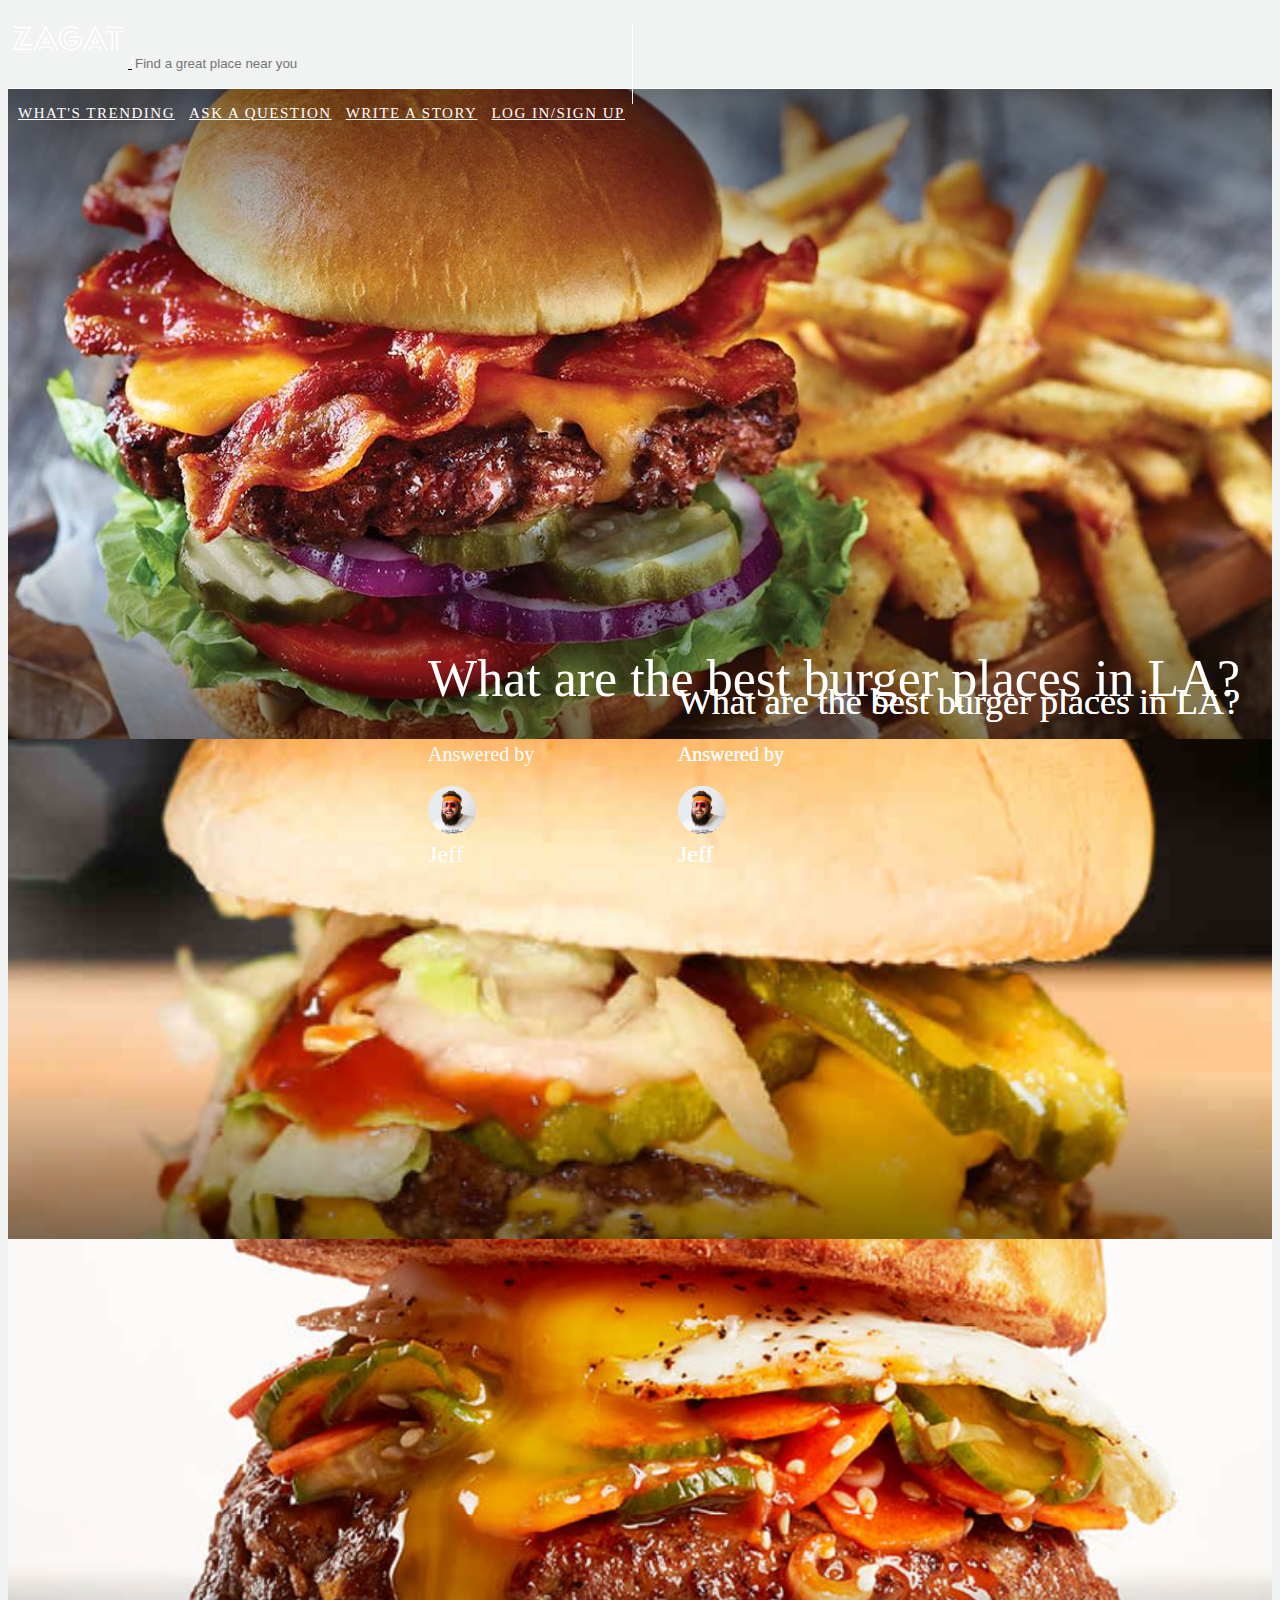
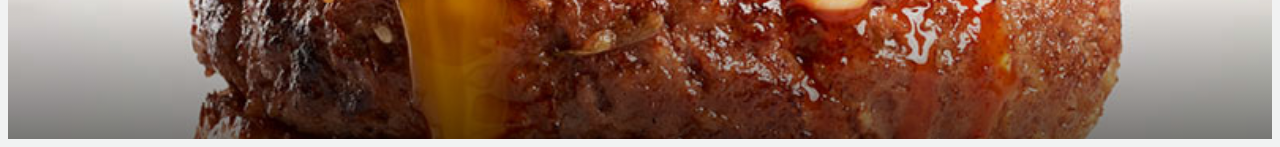
==== commit 0e0deedf: "Style modification in progress" ====
--- a/html/index.html
+++ b/html/index.html
@@ -1,21 +1,21 @@
 <!DOCTYPE html>
 <html lang="en">
-  <head>
-    <meta charset="UTF-8">
-    <meta name="viewport" content="width=device-width, initial-scale=1.0">
-    <meta http-equiv="X-UA-Compatible" content="ie=edge">
-    <title>Test Webpage</title>
-    <link rel="stylesheet" href="https://stackpath.bootstrapcdn.com/bootstrap/4.1.3/css/bootstrap.min.css" integrity="sha384-MCw98/SFnGE8fJT3GXwEOngsV7Zt27NXFoaoApmYm81iuXoPkFOJwJ8ERdknLPMO" crossorigin="anonymous">
-    <link rel="stylesheet" href="../css/style.css">
-  </head>
+<head>
+  <meta charset="UTF-8">
+  <meta name="viewport" content="width=device-width, initial-scale=1.0">
+  <meta http-equiv="X-UA-Compatible" content="ie=edge">
+  <title>Test Webpage</title>
+  <link rel="stylesheet" href="https://stackpath.bootstrapcdn.com/bootstrap/4.1.3/css/bootstrap.min.css" integrity="sha384-MCw98/SFnGE8fJT3GXwEOngsV7Zt27NXFoaoApmYm81iuXoPkFOJwJ8ERdknLPMO" crossorigin="anonymous">
+  <link rel="stylesheet" href="../css/style.css">
+</head>
 <body>
   <div class="container-fluid">
-    <!-- Navigation Bar -->
-    <nav class="navbar sticky-top">
+    <!-- NAVIGATION BAR NOT IMPLEMENTED -->
+    <nav class="navbar fixed-top index-navbar">
       <div class="w-50">
-        <a class="navbar-brand align-middle px-4 py-2" href="index.html">
+        <a class="navbar-brand index-navbar-brand align-middle px-4 py-2" href="index.html">
           <svg xmlns="http://www.w3.org/2000/svg" class="zagat-logo-svg" width="120" height="60">
-            <g class="zagat-logo-paths" fill="#b70038">
+            <g class="index-zagat-logo-paths" fill="#b70038">
               <path d="M32.484 38.378l-1.768 3.612h1.768l1.076-2.152h8.685l1 2.152h1.844l-1.768-3.612H32.484"/>
               <path d="M37.787 17.395L25.413 41.99h1.844l10.684-21.598L48.625 41.99h1.921L38.095 17.395h-.308M5.736 23.083v1.537h7.686l-9.07 17.063v.307h18.985v-1.46H6.735l9.3-17.447H5.737"/>
               <path d="M5.736 20.162h15.295l-9.3 17.447h11.606v-1.537h-9.07l9.147-17.14v-.307H5.736v1.537M37.94 29.923l2 4.535h-4.074zm-4.226 5.765h8.377l-4.15-8.532zM74.68 28.155H60.845v1.46h12.298v.539c0 6.072-4.304 10.914-10.376 10.914-5.918 0-10.53-4.689-10.53-10.76 0-6.073 4.765-10.761 10.914-10.761 2.767 0 5.457.845 7.686 2.613l.692-1.46c-2.383-1.768-5.303-2.613-8.378-2.613-7.07 0-12.605 5.303-12.605 12.22 0 6.918 5.38 12.221 12.221 12.298 7.148 0 11.913-5.534 11.913-12.682v-1.768M108.269 23.083V41.99h1.614V24.62h5.764v-1.537h-7.378M97.662 24.62h5.764v17.37h1.615V23.083h-7.38v1.537M97.662 18.625h17.985v1.537H97.662z"/>
@@ -25,100 +25,75 @@
           </svg>
         </a>
         <form class="form-inline">
-          <input class="form-control mb-0" type="search" placeholder="Find a great place near you">
+          <input class="form-control index-form-control mb-0" type="search" placeholder="Find a great place near you">
         </form>
       </div>
-      <a class="nav-link ml-auto" href="#">WHAT'S TRENDING</a>
-      <a class="nav-link" href="#">ASK A QUESTION</a>
-      <a class="nav-link" href="#">WRITE A STORY</a>
-      <a class="nav-link" href="#">LOG IN/SIGN UP</a>
+      <a class="nav-link index-nav-link ml-auto" href="#">WHAT'S TRENDING</a>
+      <a class="nav-link index-nav-link" href="#">ASK A QUESTION</a>
+      <a class="nav-link index-nav-link" href="#">WRITE A STORY</a>
+      <a class="nav-link index-nav-link" href="#">LOG IN/SIGN UP</a>
     </nav>
-
-    <!-- Image Card -->
-    <div class="card image-card">
-      <div class="row no-gutters">
-        <div class="col-6">
-          <img class="card-image" src="../assets/image/burger1.jpg" alt="">
-        </div>
-        <div class="col-6 card-text">
-          <!-- title row -->
-          <h2 class="card-title">What are the best burger places in LA?</h2>
-          <!-- profile row -->
-          <div class="row profile mb-2">
-            <div class="col-1 mr-4 p-0">
-              <img class="profile-image" src="../assets/profile/jeff.jpg" alt="">
-            </div>
-            <div class="col">
-              <div class="row">
-                <h3 class="profile-username align-middle">Jeff</h3>
-                <h4 class="profile-description align-middle">EXPERT ON LOS ANGELES</h4>
-              </div>
-              <div class="row">
-                <h5 class="subscript">Answered 5h ago</h5>
-              </div>
-            </div>
-            <div class="col-5">
-              <button class="btn btn-outline-primary"type="button" name="button">Follow</button>
-            </div>
+    <!-- Index Image -->
+    <div class="card index-image-card">
+      <div class="right-bottom">
+        <h1 class="index-text m-0">What are the best burger places in LA?</h1>
+        <div class="row">
+          <div class="col-8">
           </div>
-          <!-- text row -->
-          <div class="row card-paragraph my-2">
-            <div class="text-box-1">
-              <p>It’s super-ironic given our international reputation as a health-conscious city, but there’s no doubt: When Angelenos take a cheat day, they eat a burger . As a result, we’ve got lots of great burger options in LA — enough that it’s worth highlighting the absolute best of the best. Here are the finest spots to grab a burger, no matter where you are in Los Angeles.</p>
-              <p>#HiHo Cheeseburger</p>
-              <p>The same minds that brought you Sugarfish and Uovo (which is right next door) are in charge of HiHo, which serves double-decker cheeseburgers made with wagyu beef from one specific (and delicious) New Zealand farm. The burgers are stacked with lettuce, pickles, ketchup, and onion jam on a white bun — a traditional kick to a leveled-up burger.</p>
-              <p>#Rossoblu</p>
-              <p>The fancy-ish Italian restaurant Rossoblu may be best-known for their pastas, but the Bolo Burger — now available at brunch — could turn that around. Chef Steve Samson’s dishing out a thick-patty ground on a milk bun with slaw and ragu sauce — a sort of sloppy joe-meets-burger masterpiece that’s an excellent way to start a weekend day.</p>
-            </div>
+          <div class="col text-right mt-2">
+            <p class="index-text">Answered by</p>
           </div>
-          <!-- more row -->
-          <a class="card-more"href="#">
-            <h5 class="subscript align-right">Read More</h5>
-          </a>
+          <div class="col-1 text-right">
+            <img class="profile-image" src="../assets/profile/jeff.jpg" alt="">
+          </div>
+          <div class="col-1 text-right mt-2">
+            <h3 class="profile-username align-middle index-text">Jeff</h3>
+          </div>
         </div>
       </div>
     </div>
-
-    <!-- Text Card 1 -->
-    <div class="card text-card card-text">
-      <!-- title row -->
-      <h2 class="card-title">What are the best burger places in LA?</h2>
-      <!-- profile row -->
-      <div class="row profile mb-2">
-        <div class="col-1 mr-4 p-0">
-          <img class="profile-image" src="../assets/profile/jeff.jpg" alt="">
-        </div>
-        <div class="col">
-          <div class="row">
-            <h3 class="profile-username align-middle">Jeff</h3>
-            <h4 class="profile-description align-middle">EXPERT ON LOS ANGELES</h4>
-          </div>
-          <div class="row">
-            <h5 class="subscript">Answered 5h ago</h5>
+    <div class="row">
+      <div class="col">
+        <div class="card index-image-card-2">
+          <div class="right-bottom">
+            <h2 class="index-text m-0">What are the best burger places in LA?</h2>
+            <div class="row">
+              <div class="col-6">
+              </div>
+              <div class="col text-right mt-2 mr-2">
+                <p class="index-text">Answered by</p>
+              </div>
+              <div class="col-1 text-right">
+                <img class="profile-image" src="../assets/profile/jeff.jpg" alt="">
+              </div>
+              <div class="col-1 text-right mt-2">
+                <h3 class="profile-username align-middle index-text">Jeff</h3>
+              </div>
+            </div>
           </div>
         </div>
-        <div class="col-5">
-          <button class="btn btn-outline-primary"type="button" name="button">Follow</button>
+      </div>
+      <div class="col">
+        <div class="card index-image-card-3">
+          <div class="right-bottom">
+            <h2 class="index-text m-0">What are the best burger places in LA?</h2>
+            <div class="row">
+              <div class="col-6">
+              </div>
+              <div class="col text-right mt-2 mr-2">
+                <p class="index-text">Answered by</p>
+              </div>
+              <div class="col-1 text-right">
+                <img class="profile-image" src="../assets/profile/jeff.jpg" alt="">
+              </div>
+              <div class="col-1 text-right mt-2">
+                <h3 class="profile-username align-middle index-text">Jeff</h3>
+              </div>
+            </div>
+          </div>
         </div>
       </div>
-      <!-- text row -->
-      <div class="row card-paragraph my-2">
-        <div class="text-box-2">
-          <p>It’s super-ironic given our international reputation as a health-conscious city, but there’s no doubt: When Angelenos take a cheat day, they eat a burger . As a result, we’ve got lots of great burger options in LA — enough that it’s worth highlighting the absolute best of the best. Here are the finest spots to grab a burger, no matter where you are in Los Angeles.</p>
-          <p>#HiHo Cheeseburger</p>
-          <p>The same minds that brought you Sugarfish and Uovo (which is right next door) are in charge of HiHo, which serves double-decker cheeseburgers made with wagyu beef from one specific (and delicious) New Zealand farm. The burgers are stacked with lettuce, pickles, ketchup, and onion jam on a white bun — a traditional kick to a leveled-up burger.</p>
-          <p>#Rossoblu</p>
-          <p>The fancy-ish Italian restaurant Rossoblu may be best-known for their pastas, but the Bolo Burger — now available at brunch — could turn that around. Chef Steve Samson’s dishing out a thick-patty ground on a milk bun with slaw and ragu sauce — a sort of sloppy joe-meets-burger masterpiece that’s an excellent way to start a weekend day.</p>
-        </div>
-      </div>
-      <!-- more row -->
-      <a class="card-more"href="#">
-        <h5 class="subscript align-right">Read More</h5>
-      </a>
     </div>
-
-    <!-- Text Card 2 -->
-
   </div>
 </body>
 </html>
--- a/css/style.css
+++ b/css/style.css
@@ -8,10 +8,14 @@
   font-family: Calibre;
   background: #f1f2f2;
 }
-
+h1{
+  font-size: 52px;
+  font-weight: 500;
+}
 h2{
   font-size: 36px;
   font-weight: 500;
+  margin: 0;
 }
 h3{
   font-size: 24px;
@@ -24,11 +28,21 @@
 h5{
   font-size: 15px;
 }
+a{
+  color: inherit;
+}
+a:hover{
+  color: #b70038;
+  text-decoration: none;
+}
 p{
   font-size: 20px;
 }
 .small-p{
   font-size: 15px;
+}
+.index-text{
+  color: white;
 }
 b{
   font-weight: 600;
@@ -89,22 +103,28 @@
   border-bottom: 1px solid #D0D2D3;
   justify-content: unset;
 }
-
+.index-navbar{
+  background-color: inherit;
+  border-bottom: 1px solid white;
+}
 .subnav{
   border-top: 1px solid #D0D2D3;
+  border-bottom: 0;
   width: 100vw;
   height: 60px;
-
 }
 .navbar-tall{
   height: auto;
 }
 .filter{
+  border-top: 1px solid #D0D2D3;
   border-bottom: 0;
   height: 60px;
   width: 100vw;
   background-color: #f1f2f2;
 }
+
+
 /* Nav-Links */
 .nav-link{
   font-size: 15px;
@@ -113,8 +133,14 @@
   color: #656666;
   padding-left: 10px;
 }
-.nav-link:hover{
+/* .nav-link:hover{
   color: #b70038;
+} */
+.index-nav-link{
+  color: white;
+}
+.index-nav-link:hover{
+  color: #f1f2f2;
 }
 .subnav-link{
   letter-spacing: normal;
@@ -140,20 +166,28 @@
   color: inherit !important;
 }
 
-
 /* Nav-Brand */
 .navbar-brand{
   border-right: 1px solid #D0D2D3;
   height: 80px;
 }
+.index-navbar-brand{
+  border-right: 1px solid white;
+}
 .navbar-brand:hover{
   background-color: #b70038;
   height: 80px;
 }
+.index-navbar-brand:hover{
+  background-color: rgba(256, 256, 256, 0.3);
+  height: 80px;
+}
 .navbar-brand:hover .zagat-logo-paths {
   fill: white;
 }
-
+.index-zagat-logo-paths{
+  fill: white;
+}
 
 /* Nav-Search */
 .form-inline{
@@ -172,7 +206,9 @@
   border-right: 1px solid #D0D2D3;
   background-color: inherit;
 }
-
+.index-form-control{
+  border-right: 1px solid white;
+}
 
 /* Nav-Filters */
 .filter-box{
@@ -197,9 +233,46 @@
   border-radius: 0;
   border: 0;
 }
+.index-image-card{
+  height: 650px;
+  background: linear-gradient(rgba(0,0,0,0.5), rgba(0,0,0,0), rgba(0,0,0,0), rgba(0,0,0,0.5)), url("../assets/image/burger1.jpg");
+  background-size: cover;
+  background-position: center;
+}
+.index-image-card-2{
+  height: 500px;
+  background: linear-gradient(rgba(0,0,0,0.0), rgba(0,0,0,0), rgba(0,0,0,0), rgba(0,0,0,0.5)), url("../assets/image/burger2.jpg");
+  background-size: cover;
+  background-position: center;
+}
+.index-image-card-3{
+  height: 500px;
+  background: linear-gradient(rgba(0,0,0,0.0), rgba(0,0,0,0), rgba(0,0,0,0), rgba(0,0,0,0.5)), url("../assets/image/burger3.jpg");
+  background-size: cover;
+  background-position: center;
+}
+
 .large-card{
   margin: 32px 0px;
   padding: 40px;
+}
+.tag-card{
+  border: 1px solid #D0D2D3;
+  padding: 10px 20px;
+  margin-right: 10px;
+}
+.comment-card{
+  border: 1px solid #D0D2D3;
+  background-color: #f1f2f2;
+  padding: 30px auto;
+  margin-top: 20px;
+}
+.comment-link{
+  color: black;
+  text-decoration: underline;
+}
+.comment-link:hover{
+  text-decoration: underline;
 }
 .inside-card{
   height: 288px;
@@ -263,11 +336,12 @@
 
 /* Text Boxes */
 .text-box-1{
-  height: 300px;
+  height: 330px;
+  overflow: hidden;
 }
 .text-box-2{
   height: 100px;
-  margin-bottom: 10px;
+  overflow: hidden;
 }
 .text-box-3{
   height: 48px;
@@ -351,3 +425,16 @@
 .profile-page-down{
   margin-top: 280px;
 }
+.right-bottom{
+  position: absolute;
+  right: 40px;
+  bottom: 32px;
+}
+.intext-image{
+  width: 50%;
+  margin-bottom: 1rem;
+}
+.center-text{
+  text-align: center;
+  margin: 0;
+}
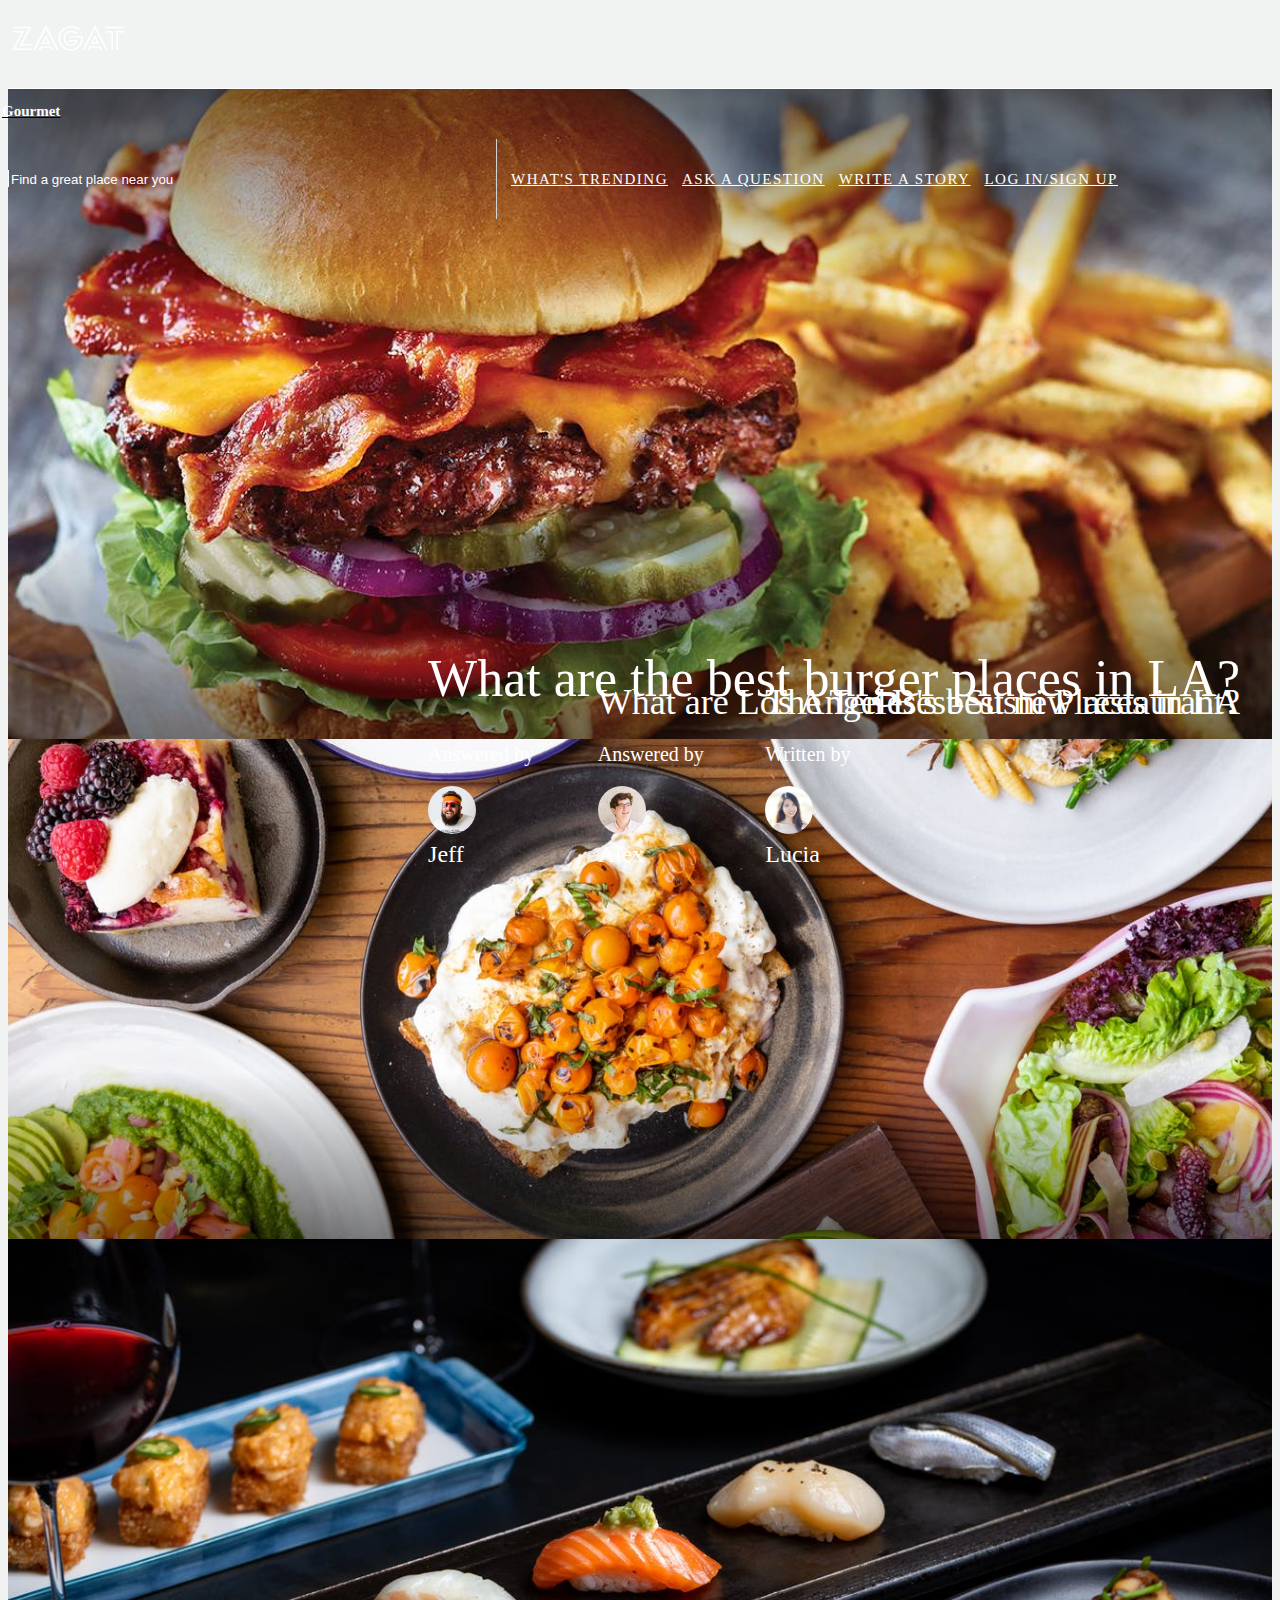
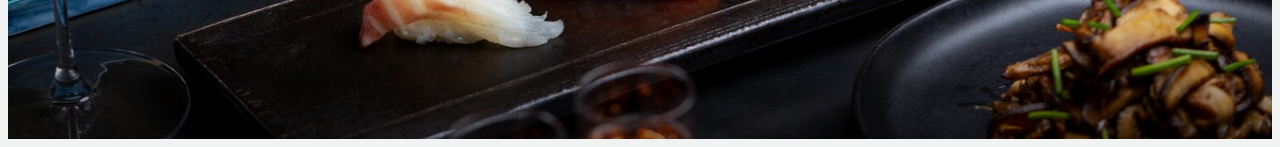
==== commit 42b50a50: "linking started, a little update" ====
--- a/html/index.html
+++ b/html/index.html
@@ -12,22 +12,21 @@
   <div class="container-fluid">
     <!-- NAVIGATION BAR NOT IMPLEMENTED -->
     <nav class="navbar fixed-top index-navbar">
-      <div class="w-50">
-        <a class="navbar-brand index-navbar-brand align-middle px-4 py-2" href="index.html">
-          <svg xmlns="http://www.w3.org/2000/svg" class="zagat-logo-svg" width="120" height="60">
-            <g class="index-zagat-logo-paths" fill="#b70038">
-              <path d="M32.484 38.378l-1.768 3.612h1.768l1.076-2.152h8.685l1 2.152h1.844l-1.768-3.612H32.484"/>
-              <path d="M37.787 17.395L25.413 41.99h1.844l10.684-21.598L48.625 41.99h1.921L38.095 17.395h-.308M5.736 23.083v1.537h7.686l-9.07 17.063v.307h18.985v-1.46H6.735l9.3-17.447H5.737"/>
-              <path d="M5.736 20.162h15.295l-9.3 17.447h11.606v-1.537h-9.07l9.147-17.14v-.307H5.736v1.537M37.94 29.923l2 4.535h-4.074zm-4.226 5.765h8.377l-4.15-8.532zM74.68 28.155H60.845v1.46h12.298v.539c0 6.072-4.304 10.914-10.376 10.914-5.918 0-10.53-4.689-10.53-10.76 0-6.073 4.765-10.761 10.914-10.761 2.767 0 5.457.845 7.686 2.613l.692-1.46c-2.383-1.768-5.303-2.613-8.378-2.613-7.07 0-12.605 5.303-12.605 12.22 0 6.918 5.38 12.221 12.221 12.298 7.148 0 11.913-5.534 11.913-12.682v-1.768M108.269 23.083V41.99h1.614V24.62h5.764v-1.537h-7.378M97.662 24.62h5.764v17.37h1.615V23.083h-7.38v1.537M97.662 18.625h17.985v1.537H97.662z"/>
-              <path d="M63.151 24.235c2.076 0 3.997.769 5.534 2.23l.692-1.461c-1.614-1.46-3.843-2.306-6.226-2.306-4.304 0-7.609 3.305-7.609 7.61 0 4.38 3.151 7.762 7.225 7.762 3.843 0 6.533-2.382 6.764-5.995h-8.686v1.46h6.841c-.692 1.999-2.613 3.075-4.919 3.075-3.151 0-5.61-2.767-5.61-6.303 0-3.458 2.612-6.072 5.994-6.072M86.901 17.395L74.527 41.99h1.844l10.684-21.598L97.74 41.99h1.921L87.21 17.395H86.9"/>
-              <path d="M81.598 38.378L79.83 41.99h1.768l1.076-2.152h8.685l1 2.152h1.844l-1.768-3.612H81.598M87.055 29.923l1.998 4.535H84.98zm-4.227 5.765h8.378l-4.15-8.532z"/>
-            </g>
-          </svg>
-        </a>
-        <form class="form-inline">
-          <input class="form-control index-form-control mb-0" type="search" placeholder="Find a great place near you">
-        </form>
-      </div>
+      <a class="navbar-brand index-navbar-brand align-middle px-3 py-2" href="index.html">
+        <svg xmlns="http://www.w3.org/2000/svg" class="zagat-logo-svg" width="120" height="60">
+          <g class="index-zagat-logo-paths" fill="#b70038">
+            <path d="M32.484 38.378l-1.768 3.612h1.768l1.076-2.152h8.685l1 2.152h1.844l-1.768-3.612H32.484"/>
+            <path d="M37.787 17.395L25.413 41.99h1.844l10.684-21.598L48.625 41.99h1.921L38.095 17.395h-.308M5.736 23.083v1.537h7.686l-9.07 17.063v.307h18.985v-1.46H6.735l9.3-17.447H5.737"/>
+            <path d="M5.736 20.162h15.295l-9.3 17.447h11.606v-1.537h-9.07l9.147-17.14v-.307H5.736v1.537M37.94 29.923l2 4.535h-4.074zm-4.226 5.765h8.377l-4.15-8.532zM74.68 28.155H60.845v1.46h12.298v.539c0 6.072-4.304 10.914-10.376 10.914-5.918 0-10.53-4.689-10.53-10.76 0-6.073 4.765-10.761 10.914-10.761 2.767 0 5.457.845 7.686 2.613l.692-1.46c-2.383-1.768-5.303-2.613-8.378-2.613-7.07 0-12.605 5.303-12.605 12.22 0 6.918 5.38 12.221 12.221 12.298 7.148 0 11.913-5.534 11.913-12.682v-1.768M108.269 23.083V41.99h1.614V24.62h5.764v-1.537h-7.378M97.662 24.62h5.764v17.37h1.615V23.083h-7.38v1.537M97.662 18.625h17.985v1.537H97.662z"/>
+            <path d="M63.151 24.235c2.076 0 3.997.769 5.534 2.23l.692-1.461c-1.614-1.46-3.843-2.306-6.226-2.306-4.304 0-7.609 3.305-7.609 7.61 0 4.38 3.151 7.762 7.225 7.762 3.843 0 6.533-2.382 6.764-5.995h-8.686v1.46h6.841c-.692 1.999-2.613 3.075-4.919 3.075-3.151 0-5.61-2.767-5.61-6.303 0-3.458 2.612-6.072 5.994-6.072M86.901 17.395L74.527 41.99h1.844l10.684-21.598L97.74 41.99h1.921L87.21 17.395H86.9"/>
+            <path d="M81.598 38.378L79.83 41.99h1.768l1.076-2.152h8.685l1 2.152h1.844l-1.768-3.612H81.598M87.055 29.923l1.998 4.535H84.98zm-4.227 5.765h8.378l-4.15-8.532z"/>
+          </g>
+        </svg>
+        <h5 class="gourmet d-inline">Gourmet</h5>
+      </a>
+      <form class="form-inline"  action="search-post.html">
+        <input class="form-control index-form-control mb-0" type="search" placeholder="Find a great place near you">
+      </form>
       <a class="nav-link index-nav-link ml-auto" href="#">WHAT'S TRENDING</a>
       <a class="nav-link index-nav-link" href="#">ASK A QUESTION</a>
       <a class="nav-link index-nav-link" href="#">WRITE A STORY</a>
@@ -52,11 +51,12 @@
         </div>
       </div>
     </div>
+    <!-- Two Smaller Image. -->
     <div class="row">
       <div class="col">
         <div class="card index-image-card-2">
           <div class="right-bottom">
-            <h2 class="index-text m-0">What are the best burger places in LA?</h2>
+            <h2 class="index-text m-0">What are Los Angeles's best new restaurant?</h2>
             <div class="row">
               <div class="col-6">
               </div>
@@ -64,10 +64,10 @@
                 <p class="index-text">Answered by</p>
               </div>
               <div class="col-1 text-right">
-                <img class="profile-image" src="../assets/profile/jeff.jpg" alt="">
+                <img class="profile-image" src="../assets/profile/alex.jpg" alt="">
               </div>
               <div class="col-1 text-right mt-2">
-                <h3 class="profile-username align-middle index-text">Jeff</h3>
+                <h3 class="profile-username align-middle index-text">Alex</h3>
               </div>
             </div>
           </div>
@@ -76,18 +76,18 @@
       <div class="col">
         <div class="card index-image-card-3">
           <div class="right-bottom">
-            <h2 class="index-text m-0">What are the best burger places in LA?</h2>
+            <h2 class="index-text m-0">The Ten Best Sushi Places in LA</h2>
             <div class="row">
               <div class="col-6">
               </div>
               <div class="col text-right mt-2 mr-2">
-                <p class="index-text">Answered by</p>
+                <p class="index-text">Written by</p>
               </div>
               <div class="col-1 text-right">
-                <img class="profile-image" src="../assets/profile/jeff.jpg" alt="">
+                <img class="profile-image" src="../assets/profile/lucia.jpg" alt="">
               </div>
-              <div class="col-1 text-right mt-2">
-                <h3 class="profile-username align-middle index-text">Jeff</h3>
+              <div class="col-2 text-right mt-2">
+                <h3 class="profile-username align-middle index-text">Lucia</h3>
               </div>
             </div>
           </div>
--- a/css/style.css
+++ b/css/style.css
@@ -1,5 +1,6 @@
 /*
 red:#b70038
+dark red:#9B0B37
 background:#f1f2f2
 border:#D0D2D3
 grey: #656666
@@ -57,7 +58,19 @@
 .col,.col-1,.col-2,.col-3,.col-4,.col-5,.col-6,.col-7,.col-8,.col-9,.col-10,.col-11{
   padding: 0;
 }
+.btn-primary{
+  border-radius: 0;
+  background-color: #b70038;
+  border-color: #b70038;
+
+}
+.btn-primary:hover{
+  background-color: #9B0B37;
+  border-color: #9B0B37;
+}
 .btn-outline-primary{
+  position: relative;
+  bottom: -4px;
   border-color: #b70038;
   color:#b70038;
   font-size: 20px;
@@ -81,6 +94,18 @@
 .btn:focus{
   box-shadow: none;
 }
+.question-btn{
+  margin-right: 20px;
+}
+.question-btn-text{
+  position: relative;
+  bottom: 3px;
+}
+.a-modifier{
+  margin-top: 3px;
+  margin-left: auto;
+  margin-bottom: -10px;
+}
 .message-btn{
   border: 0;
 }
@@ -107,6 +132,9 @@
   background-color: inherit;
   border-bottom: 1px solid white;
 }
+.index-navbar ::placeholder{
+  color: white;
+}
 .subnav{
   border-top: 1px solid #D0D2D3;
   border-bottom: 0;
@@ -156,6 +184,7 @@
   border: 0;
   height: auto;
   margin-bottom: 20px;
+  width: auto;
 }
 .post-subnav-link{
   margin:0;
@@ -174,6 +203,17 @@
 .index-navbar-brand{
   border-right: 1px solid white;
 }
+.index-navbar-brand *{
+  color: white !important;
+}
+
+.gourmet{
+  color: #b70038;
+  font-family: futura;
+  position: relative;
+  bottom: -6px;
+  left: -6px;
+}
 .navbar-brand:hover{
   background-color: #b70038;
   height: 80px;
@@ -182,25 +222,30 @@
   background-color: rgba(256, 256, 256, 0.3);
   height: 80px;
 }
-.navbar-brand:hover .zagat-logo-paths {
+.navbar-brand:hover .zagat-logo-paths{
   fill: white;
+}
+.navbar-brand:hover .gourmet{
+  color: white;
 }
 .index-zagat-logo-paths{
   fill: white;
 }
+
 
 /* Nav-Search */
 .form-inline{
   display: inline;
 }
-.form-control{
+.navbar .form-control{
   height: 80px;
-  width: 500px !important;
+  width: 488px !important;
   border-radius: 0;
   border: 0;
   border-right: 1px solid #D0D2D3;
   background-color: inherit;
 }
+
 .form-control:focus {
   box-shadow: none;
   border-right: 1px solid #D0D2D3;
@@ -229,6 +274,11 @@
 
 
 /* Cards */
+.box{
+  border-radius: 0;
+  border: 0;
+  background-color: white;
+}
 .card{
   border-radius: 0;
   border: 0;
@@ -241,13 +291,13 @@
 }
 .index-image-card-2{
   height: 500px;
-  background: linear-gradient(rgba(0,0,0,0.0), rgba(0,0,0,0), rgba(0,0,0,0), rgba(0,0,0,0.5)), url("../assets/image/burger2.jpg");
+  background: linear-gradient(rgba(0,0,0,0.0), rgba(0,0,0,0), rgba(0,0,0,0), rgba(0,0,0,0.5)), url("../assets/image/food1.jpg");
   background-size: cover;
   background-position: center;
 }
 .index-image-card-3{
   height: 500px;
-  background: linear-gradient(rgba(0,0,0,0.0), rgba(0,0,0,0), rgba(0,0,0,0), rgba(0,0,0,0.5)), url("../assets/image/burger3.jpg");
+  background: linear-gradient(rgba(0,0,0,0.0), rgba(0,0,0,0), rgba(0,0,0,0), rgba(0,0,0,0.5)), url("../assets/image/food2.jpg");
   background-size: cover;
   background-position: center;
 }
@@ -255,11 +305,6 @@
 .large-card{
   margin: 32px 0px;
   padding: 40px;
-}
-.tag-card{
-  border: 1px solid #D0D2D3;
-  padding: 10px 20px;
-  margin-right: 10px;
 }
 .comment-card{
   border: 1px solid #D0D2D3;
@@ -340,7 +385,7 @@
   overflow: hidden;
 }
 .text-box-2{
-  height: 100px;
+  height: 90px;
   overflow: hidden;
 }
 .text-box-3{
@@ -373,6 +418,7 @@
   font-size: 15px;
   font-weight: 400;
   margin: 8px 0 0 8px;
+  letter-spacing: 0.8px;
 }
 .subscript{
   font-size: 15px;
@@ -409,6 +455,139 @@
 
 
 
+/* Tag */
+.tag{
+  display: inline-block;
+  width: auto;
+  border: 1px solid #D0D2D3;
+  padding: 12px 20px 10px 20px;
+  margin-right: 10px;
+}
+a:hover .tag{
+  color: #b70038;
+  border-color: #b70038;
+}
+/* Sign UP */
+.sign-up-background{
+  position: fixed;
+  top: -100px;
+  bottom: 0;
+  left: 0;
+  right: 0;
+  background-image: url("../assets/image/background.jpg");
+  height: 1400px;
+  background-size: cover;
+  /* background-position: center; */
+  background-repeat: no-repeat;
+  filter: blur(8px);
+  -webkit-filter: blur(8px);
+  z-index: -1;
+}
+.sign-up{
+  margin: 100px auto;
+  background-color: white;
+  width: 600px;
+  padding: 40px;
+  /* z-index: 1; */
+}
+.sign-up-long{
+  margin-top: 50px;
+}
+.fa-times{
+  position: relative;
+  right: -4px;
+  top: 1.5px;
+  padding-left: 6px;
+  border-left: 1px solid #D0D2D3;
+}
+a:hover .fa-times{
+  border-color: #b70038;
+}
+
+
+/* Modal */
+.modal-dialog{
+  margin-top: 100px;
+  border-radius: 0;
+  background-color: white;
+  max-width: 600px;
+}
+.larger-dialog{
+  max-width: 800px;
+  background-color: #f1f2f2;
+  border: 1px solid #D0D2D3;
+}
+.modal-content{
+  border: 0;
+  background-color: inherit;
+  padding: 40px;
+}
+.modal-header{
+  border: 0;
+}
+.modal-body{
+  border: 0;
+  padding:
+}
+.modal-footer{
+  border: 0;
+}
+.logo-center{
+  margin-left: 110px;
+}
+.logo-resize{
+  width: 200px;
+}
+.logo-reposition{
+  bottom: -14px;
+  left: -6px;
+}
+
+.form-text{
+  width: 100%;
+  height: 50px;
+  margin: 30px auto;
+  padding-left: 15px;
+}
+.a-form{
+  position: relative;
+  top: -31px;
+}
+.form-paragraph{
+  height: 400px;
+}
+.log-in{
+  height: 50px;
+}
+.social-log-in{
+  margin: 10px 0;
+  padding: 10px;
+  padding-left: 0;
+}
+.social-log-in-text{
+  color: white;
+}
+.fab{
+  padding-top: 2px;
+  vertical-align: middle;
+  color: white;
+}
+.text-edit{
+  height: 40px;
+  width: 100%;
+  border: 1px solid #D0D2D3;
+  margin-bottom: 0;
+  background-color: white;
+  padding-left: 10px;
+}
+.text-edit *{
+  color: #656666;
+  margin: 10px;
+}
+
+
+
+
 /* Others */
 .btns{
   position: absolute;
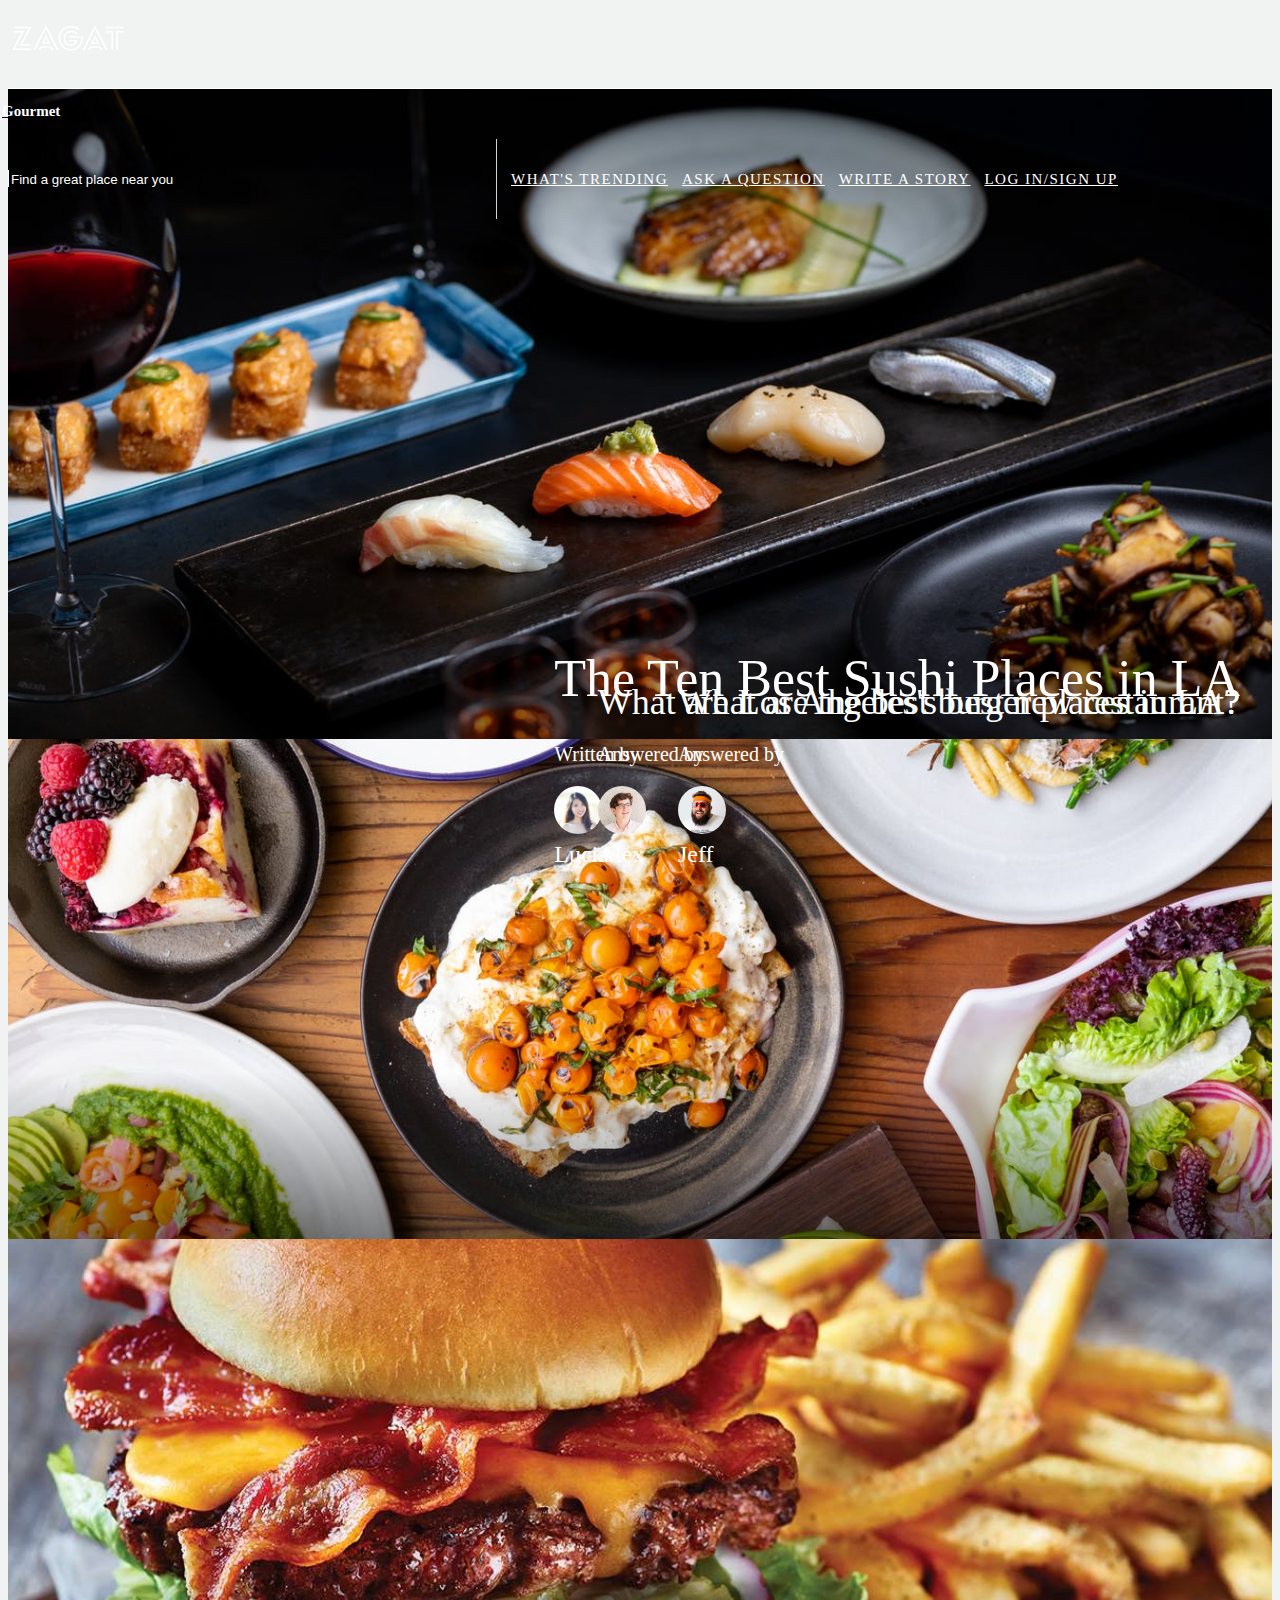
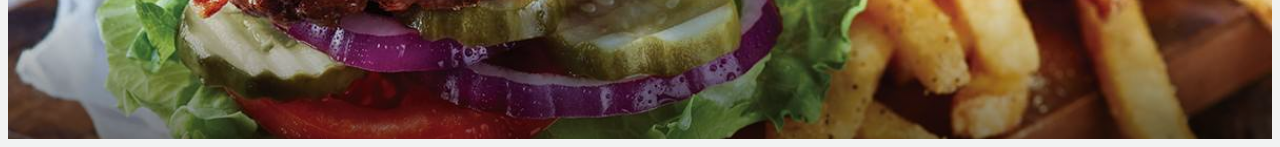
==== commit 8aa65718: "finished" ====
--- a/html/index.html
+++ b/html/index.html
@@ -10,7 +10,6 @@
 </head>
 <body>
   <div class="container-fluid">
-    <!-- NAVIGATION BAR NOT IMPLEMENTED -->
     <nav class="navbar fixed-top index-navbar">
       <a class="navbar-brand index-navbar-brand align-middle px-3 py-2" href="index.html">
         <svg xmlns="http://www.w3.org/2000/svg" class="zagat-logo-svg" width="120" height="60">
@@ -32,21 +31,22 @@
       <a class="nav-link index-nav-link" href="#">WRITE A STORY</a>
       <a class="nav-link index-nav-link" href="#">LOG IN/SIGN UP</a>
     </nav>
+
     <!-- Index Image -->
     <div class="card index-image-card">
       <div class="right-bottom">
-        <h1 class="index-text m-0">What are the best burger places in LA?</h1>
+        <h1 class="index-text m-0">The Ten Best Sushi Places in LA</h1>
         <div class="row">
-          <div class="col-8">
+          <div class="col-7">
+          </div>
+          <div class="col text-right mt-2 pl-4">
+            <p class="index-text">Written by</p>
+          </div>
+          <div class="col text-right">
+            <img class="profile-image" src="../assets/profile/lucia.jpg" alt="">
           </div>
           <div class="col text-right mt-2">
-            <p class="index-text">Answered by</p>
-          </div>
-          <div class="col-1 text-right">
-            <img class="profile-image" src="../assets/profile/jeff.jpg" alt="">
-          </div>
-          <div class="col-1 text-right mt-2">
-            <h3 class="profile-username align-middle index-text">Jeff</h3>
+            <h3 class="profile-username align-middle index-text">Lucia</h3>
           </div>
         </div>
       </div>
@@ -76,18 +76,18 @@
       <div class="col">
         <div class="card index-image-card-3">
           <div class="right-bottom">
-            <h2 class="index-text m-0">The Ten Best Sushi Places in LA</h2>
+            <h2 class="index-text m-0">What are the best burger places in LA?</h2>
             <div class="row">
               <div class="col-6">
               </div>
               <div class="col text-right mt-2 mr-2">
-                <p class="index-text">Written by</p>
+                <p class="index-text">Answered by</p>
               </div>
               <div class="col-1 text-right">
-                <img class="profile-image" src="../assets/profile/lucia.jpg" alt="">
+                <img class="profile-image" src="../assets/profile/jeff.jpg" alt="">
               </div>
-              <div class="col-2 text-right mt-2">
-                <h3 class="profile-username align-middle index-text">Lucia</h3>
+              <div class="col-1 text-right mt-2">
+                <h3 class="profile-username align-middle index-text">Jeff</h3>
               </div>
             </div>
           </div>
--- a/css/style.css
+++ b/css/style.css
@@ -68,6 +68,10 @@
   background-color: #9B0B37;
   border-color: #9B0B37;
 }
+.btn-primary:active{
+  background-color: #9B0B37 !important;
+  border-color: #9B0B37 !important;
+}
 .btn-outline-primary{
   position: relative;
   bottom: -4px;
@@ -78,6 +82,7 @@
   height: 36px;
   vertical-align: middle;
   padding: 6px 20px;
+  background-color: white;
 }
 .btn-outline-primary:hover{
   border-color: #b70038;
@@ -90,6 +95,10 @@
 }
 .btn-outline-primary:focus{
   box-shadow: none;
+  background-color: #b70038 !important;
+  border-color: #b70038 !important;
+  color: white;
+
 }
 .btn:focus{
   box-shadow: none;
@@ -108,6 +117,7 @@
 }
 .message-btn{
   border: 0;
+  background-color: inherit;
 }
 .message-btn:hover{
   background-color: inherit;
@@ -117,6 +127,11 @@
   margin: 0;
   padding: 0;
 }
+.tracking{
+  letter-spacing: 0.1rem;
+}
+
+
 
 
 
@@ -285,7 +300,7 @@
 }
 .index-image-card{
   height: 650px;
-  background: linear-gradient(rgba(0,0,0,0.5), rgba(0,0,0,0), rgba(0,0,0,0), rgba(0,0,0,0.5)), url("../assets/image/burger1.jpg");
+  background: linear-gradient(rgba(0,0,0,0.5), rgba(0,0,0,0), rgba(0,0,0,0), rgba(0,0,0,0.5)), url("../assets/image/food2.jpg");
   background-size: cover;
   background-position: center;
 }
@@ -297,7 +312,7 @@
 }
 .index-image-card-3{
   height: 500px;
-  background: linear-gradient(rgba(0,0,0,0.0), rgba(0,0,0,0), rgba(0,0,0,0), rgba(0,0,0,0.5)), url("../assets/image/food2.jpg");
+  background: linear-gradient(rgba(0,0,0,0.0), rgba(0,0,0,0), rgba(0,0,0,0), rgba(0,0,0,0.5)), url("../assets/image/burger1.jpg");
   background-size: cover;
   background-position: center;
 }
@@ -389,7 +404,7 @@
   overflow: hidden;
 }
 .text-box-3{
-  height: 48px;
+  height: 42px;
   overflow: hidden;
 }
 
@@ -554,7 +569,7 @@
   top: -31px;
 }
 .form-paragraph{
-  height: 400px;
+  height: 300px;
 }
 .log-in{
   height: 50px;
@@ -584,9 +599,50 @@
   color: #656666;
   margin: 10px;
 }
-
-
-
+.add-restaurant{
+  height: 100px;
+  background-color: white;
+  border: 1px solid #D0D2D3;
+  position: relative;
+  top: -62px;
+}
+.fa-angle-down{
+  margin-left: 350px;
+  color: #656666;
+}
+.add-restaurant-tag{
+  height: 60px;
+  width: 200px;
+  position: absolute;
+  top: 20px;
+  left: 20px;
+  padding: 18px 29px;
+  background-color: white;
+  border: 1px solid #D0D2D3;
+}
+.fa-plus{
+  padding-top: 20px;
+  margin-top:20px;
+  color: #656666;
+}
+.add-one-restaurant{
+  margin: 20px 10px;
+  color: #656666;
+}
+.write-story-modal-footer{
+  position: relative;
+  top: -12px;
+}
+.write-story-modal{
+  height: 650px;
+}
+.write-story-modal-content{
+  height: 650px;
+}
+.write-story-modal-body{
+  position: relative;
+  top: 30px;
+}
 
 /* Others */
 .btns{
@@ -617,3 +673,8 @@
   text-align: center;
   margin: 0;
 }
+.left-nudge{
+  position: relative;
+  left: -42px;
+  top: 2px;
+}
